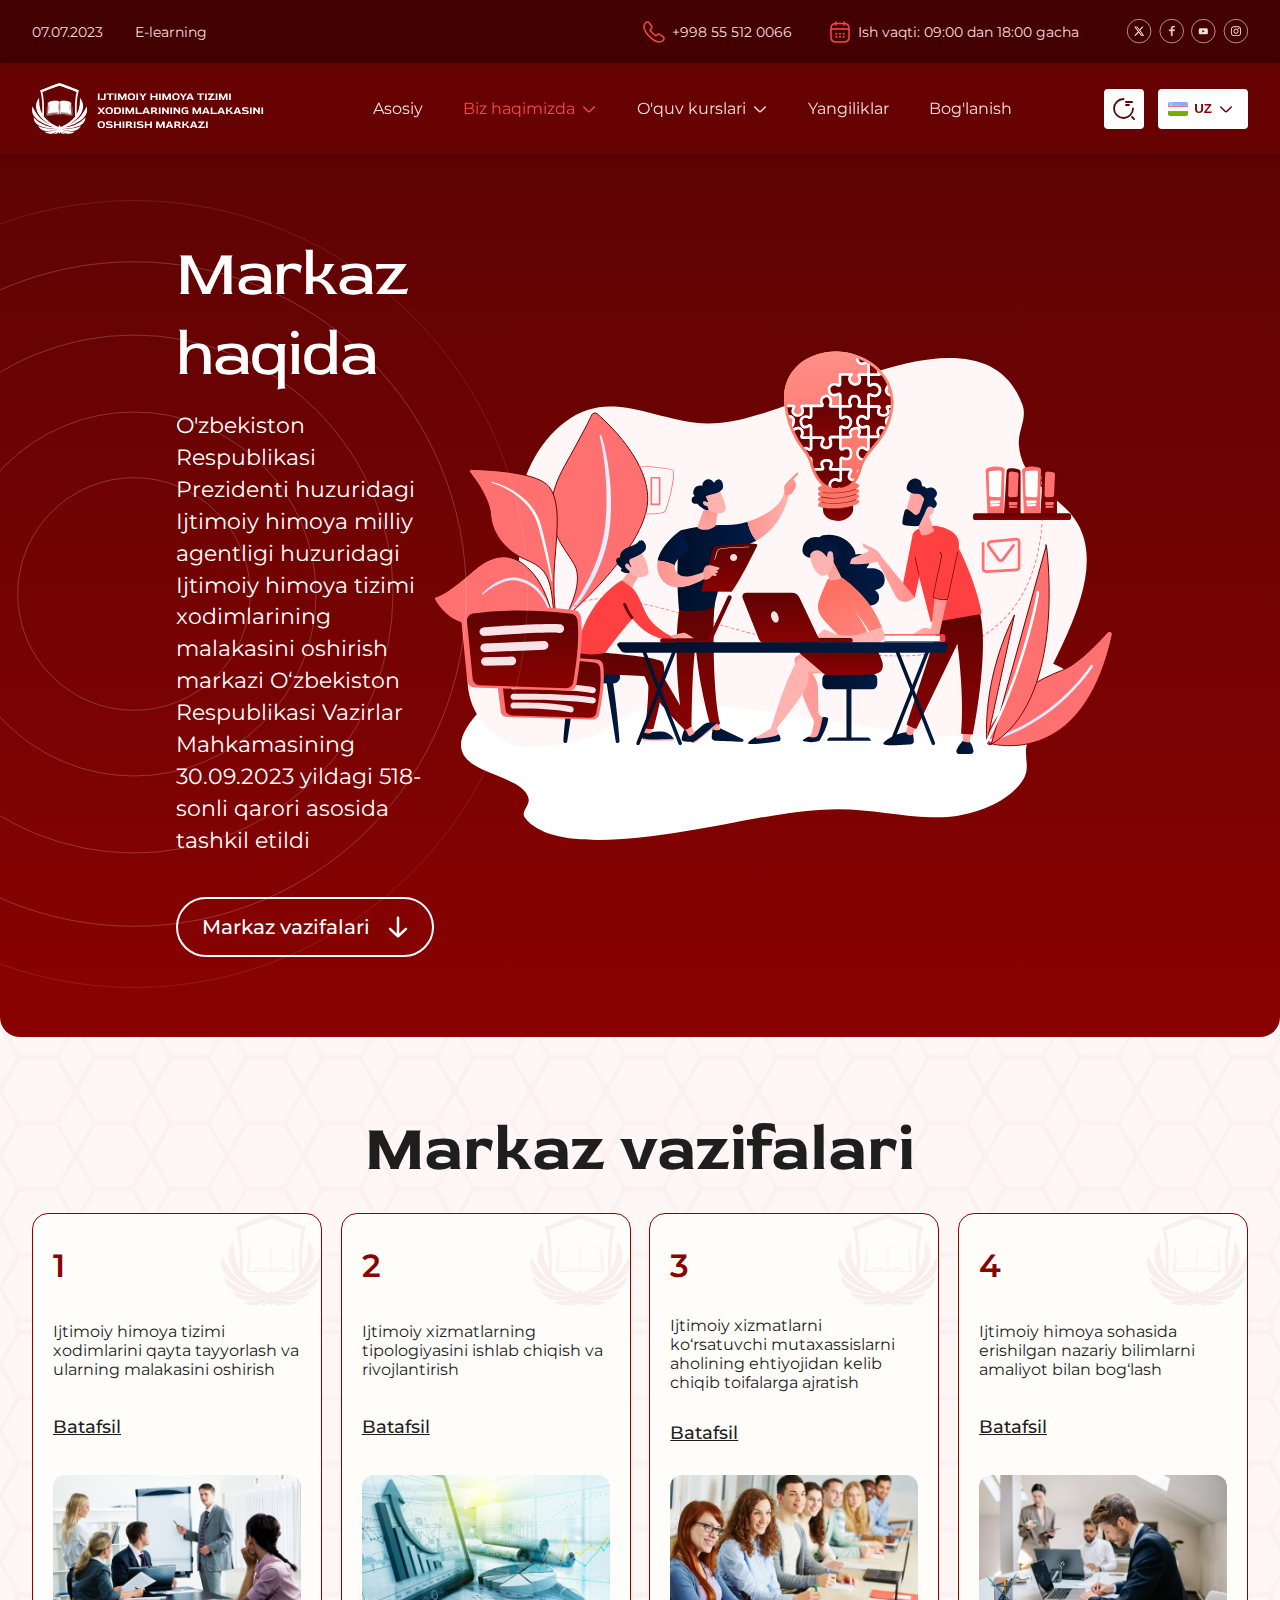
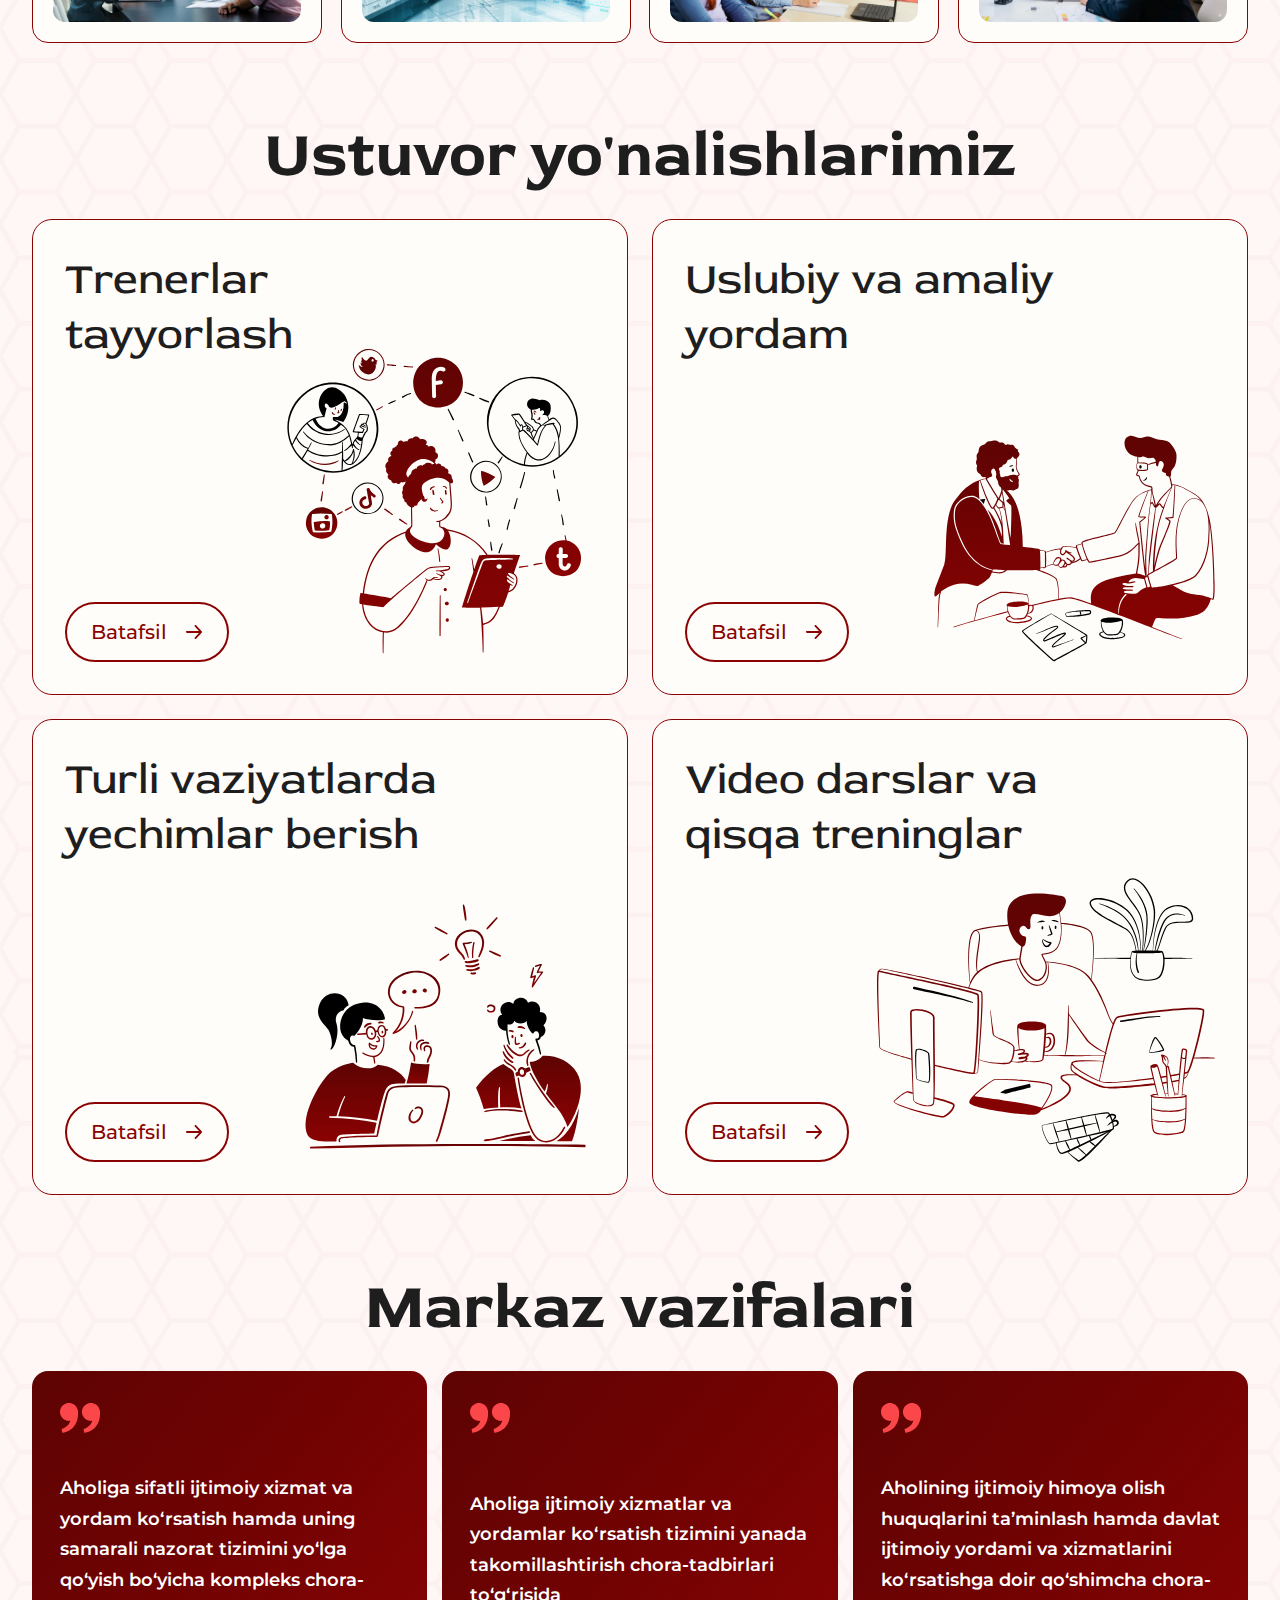
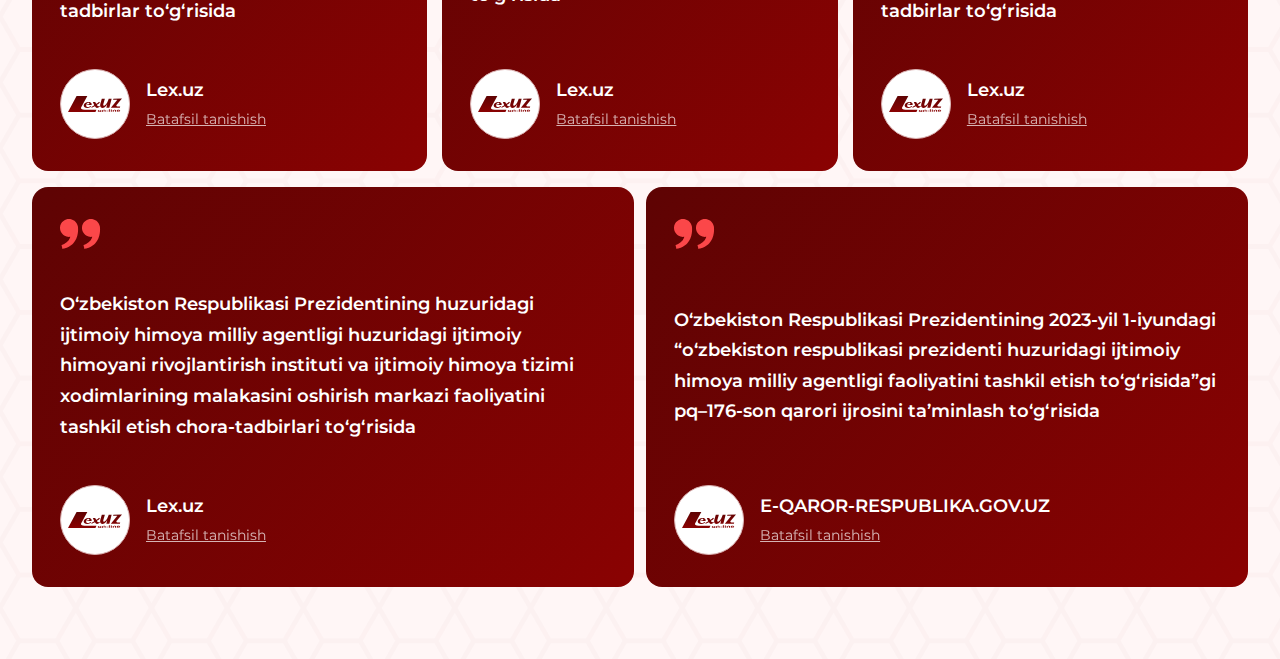
==== about.html @ 437542a2 "aboutActivity pages card transition and aboutservices transition add" ====
<!DOCTYPE html>
<html lang="en">
<head>
    <meta charset="UTF-8">
    <meta name="viewport" content="width=device-width, initial-scale=1.0">
    <title>Markaz haqida</title>
    <link rel="stylesheet" href="/styles/main.css">
</head>
<body>
    <header class="header" id="headerTOP">
        <div class="container">
          <div class="header__all">
            <div class="header__top">
              <div class="header__top-left">
                <p class="header__top__time">07.07.2023</p>
                <a href="https://e-learning.istc.uz/" target="_blank" class="header__top__elearning">E-learning</a>
              </div>
              <div class="header__top-right">
                <div class="header__top-right__contacts">
                  <a class="header__top-right__contact" href="tel:+998 55 512 0066">+998 55 512 0066</a>
                  <p class="header__top-right__calendar">Ish vaqti: 09:00 dan 18:00 gacha</p>
                </div>
                <div class="header__top-right__media">
                  <ul class="header__top__media__list">
                    <li class="header__top__media__item"><a href="#"><img src="/images/header/twitter.svg" alt="twitter"></a></li>
                    <li class="header__top__media__item"><a href="#"><img src="/images/header/facebook.svg" alt="facebook"></a></li>
                    <li class="header__top__media__item"><a href="#"><img src="/images/header/youtube.svg" alt="youtube"></a></li>
                    <li class="header__top__media__item"><a href="#"><img src="/images/header/instagram.svg" alt="instagram"></a></li>
                  </ul>
                </div>
              </div>
            </div>
          </div>
        </div>
    </header>
    <nav class="navbar">
        <div class="container">
          <div class="navbar__all">
            <a href="/" class="navbar__logo"><img src="/images/logo.svg" alt="IHMA markaz"></a>
            <ul class="navbar__list">
              <li class="navbar__item"><a href="/index.html" class="navbar__link">Asosiy</a></li>
              <li class="navbar__item">
                <a href="#" class="navbar__link navbar__down navbar__link__active navbar__link__arrow">Biz haqimizda</a>
                <ul class="navbar__item__list">
                  <li class="navbar__itemm"><a href="#" class="navbar__link">Markaz haqida</a></li>
                  <li class="navbar__itemm"><a href="#" class="navbar__link">Markaz tarixi</a></li>
                  <li class="navbar__itemm"><a href="#" class="navbar__link">Tarkibiy tuzilma</a></li>
                </ul>
              </li>
              <li class="navbar__item">
                <a href="#" class="navbar__link navbar__down">O'quv kurslari</a>
                <ul class="navbar__item__list">
                  <li class="navbar__itemm"><a href="#" class="navbar__link">Malaka oshirish kurslari</a></li>
                  <li class="navbar__itemm"><a href="#" class="navbar__link">E-learning</a></li>
                  <li class="navbar__itemm"><a href="#" class="navbar__link">O'quv qo'llanmalar</a></li>
                </ul>
              </li>
              <li class="navbar__item"><a href="#" class="navbar__link">Yangiliklar</a></li>
              <li class="navbar__item"><a href="#" class="navbar__link">Bog'lanish</a></li>
            </ul>
            <div class="navbar__btns">
              <button class="navbar__search" type="button"></button>
              <button class="navbar__flag" type="button">UZ</button>
            </div>
          </div>
        </div>
    </nav>
    <div class="nav-bg"></div>
    <section class="aboutHero">
      <div class="container">
        <div class="aboutHero__all">
          <div class="aboutHero__texts">
            <h2 class="about__bottom__title">Markaz haqida</h2>
            <p class="about__bottom__text">O'zbekiston Respublikasi Prezidenti huzuridagi Ijtimoiy himoya milliy agentligi huzuridagi Ijtimoiy himoya tizimi xodimlarining malakasini oshirish markazi O‘zbekiston Respublikasi Vazirlar Mahkamasining 30.09.2023 yildagi 518-sonli qarori asosida tashkil etildi</p>
            <!-- <a class="aboutHero__link" href="#markazvazifalari">Markaz vazifalari</a> -->
            <a href="#markazvazifalari" class="about__bottom__link about__bottom__link__rotate">Markaz vazifalari</a>
          </div>
          <div class="aboutHero__img"><img src="/images/PAGE_about_images/hero/Illustration.svg" alt="hero Illustration"></div>
        </div>
      </div>
    </section>
    <section class="aboutServices">
      <div class="container">
        <div class="aboutServices__all">
          <h2 id="markazvazifalari" class="functions__title">Markaz vazifalari</h2>
          <ul class="aboutServices__list">
            <li class="aboutServices__item">
              <h3 class="aboutServices__number">1</h3>
              <p class="aboutServices__text">Ijtimoiy himoya tizimi xodimlarini qayta tayyorlash va ularning malakasini oshirish</p>
              <a href="#" class="aboutServices__link">Batafsil</a>
              <div class="aboutServices__img"><img src="/images/PAGE_about_images/vazifalar/vazifaone.png" alt="Ijtimoiy himoya tizimi xodimlarini qayta tayyorlash va ularning malakasini oshirish"></div>
            </li>
            <li class="aboutServices__item">
              <h3 class="aboutServices__number">2</h3>
              <p class="aboutServices__text">Ijtimoiy xizmatlarning tipologiyasini ishlab chiqish va rivojlantirish</p>
              <a href="#" class="aboutServices__link">Batafsil</a>
              <div class="aboutServices__img"><img src="/images/PAGE_about_images/vazifalar/vazifatwo.png" alt="Ijtimoiy xizmatlarning tipologiyasini ishlab chiqish va rivojlantirish"></div>
            </li>
            <li class="aboutServices__item">
              <h3 class="aboutServices__number">3</h3>
              <p class="aboutServices__text">Ijtimoiy xizmatlarni ko‘rsatuvchi mutaxassislarni aholining ehtiyojidan kelib chiqib toifalarga ajratish</p>
              <a href="#" class="aboutServices__link">Batafsil</a>
              <div class="aboutServices__img"><img src="/images/PAGE_about_images/vazifalar/vazifathree.png" alt="Ijtimoiy xizmatlarni ko‘rsatuvchi mutaxassislarni aholining ehtiyojidan kelib chiqib toifalarga ajratish"></div>
            </li>
            <li class="aboutServices__item">
              <h3 class="aboutServices__number">4</h3>
              <p class="aboutServices__text">Ijtimoiy himoya sohasida erishilgan nazariy bilimlarni amaliyot bilan bog‘lash</p>
              <a href="#" class="aboutServices__link">Batafsil</a>
              <div class="aboutServices__img"><img src="/images/PAGE_about_images/vazifalar/vazifafour.png" alt="Ijtimoiy himoya sohasida erishilgan nazariy bilimlarni amaliyot bilan bog‘lash"></div>
            </li>
          </ul>
        </div>
      </div>
    </section>
    <section class="functionss">
      <div class="container">
        <div class="functions__all">
          <h2 class="functions__title">Ustuvor yo'nalishlarimiz</h2>
          <ul class="functions__list">
            <li class="functions__item">
              <div class="functions__texts">
                <h3 class="functions__item__title">Trenerlar 
                  tayyorlash</h3>
                <a href="#" class="functions__btn">Batafsil</a>
              </div>
              <div class="functions__img"><img src="/images/PAGE_about_images/ustuvor/trener tayyorlash.svg" alt="faoliyat"></div>
            </li>
            <li class="functions__item">
              <div class="functions__texts">
                <h3 class="functions__item__title">Uslubiy va
                  amaliy yordam</h3>
                <a href="#" class="functions__btn">Batafsil</a>
              </div>
              <div class="functions__img"><img src="/images/PAGE_about_images/ustuvor/uslubiy yordam.svg" alt="faoliyat"></div>
            </li>
            <li class="functions__item">
              <div class="functions__texts">
                <h3 class="functions__item__title">Turli vaziyatlarda
                  yechimlar berish</h3>
                <a href="#" class="functions__btn">Batafsil</a>
              </div>
              <div class="functions__img"><img src="/images/PAGE_about_images/ustuvor/turli vaziyat.svg" alt="faoliyat"></div>
            </li>
            <li class="functions__item">
              <div class="functions__texts">
                <h3 class="functions__item__title">Video darslar va
                  qisqa treninglar</h3>
                <a href="#" class="functions__btn">Batafsil</a>
              </div>
              <div class="functions__img"><img src="/images/PAGE_about_images/ustuvor/video dars.svg" alt="faoliyat"></div>
            </li>
          </ul>
        </div>
      </div>
    </section>
    <section class="aboutActivity">
      <div class="container">
        <div class="aboutActivity__all">
          <h2 class="functions__title">Markaz vazifalari</h2>
          <ul class="aboutActivity__list">
            <li class="aboutActivity__item">
              <div class="aboutActivity__quote"><img src="/images/PAGE_about_images/huquqiy-asoslar/Vector.svg" alt="quote"></div>
              <h4 class="aboutActivity__item__title">Aholiga sifatli ijtimoiy xizmat va yordam ko‘rsatish hamda uning samarali nazorat tizimini yo‘lga qo‘yish bo‘yicha kompleks chora-tadbirlar to‘g‘risida</h4>
              <div class="aboutActivity__item__texts">
                <span>
                  <h6 class="aboutActivity__item__title">Lex.uz</h6>
                  <a class="aboutActivity__item__link" target="_blank" href="https://lex.uz/docs/-6480342">Batafsil tanishish</a>
                </span>
              </div>
            </li>
            <li class="aboutActivity__item">
              <div class="aboutActivity__quote"><img src="/images/PAGE_about_images/huquqiy-asoslar/Vector.svg" alt="quote"></div>
              <h4 class="aboutActivity__item__title">Aholiga ijtimoiy xizmatlar va yordamlar ko‘rsatish tizimini yanada takomillashtirish chora-tadbirlari to‘g‘risida</h4>
              <div class="aboutActivity__item__texts">
                <span>
                  <h6 class="aboutActivity__item__title">Lex.uz</h6>
                  <a class="aboutActivity__item__link" target="_blank" href="https://lex.uz/uz/docs/-6624639">Batafsil tanishish</a>
                </span>
              </div>
            </li>
            <li class="aboutActivity__item">
              <div class="aboutActivity__quote"><img src="/images/PAGE_about_images/huquqiy-asoslar/Vector.svg" alt="quote"></div>
              <h4 class="aboutActivity__item__title">Aholining ijtimoiy himoya olish huquqlarini ta’minlash hamda davlat ijtimoiy yordami va xizmatlarini ko‘rsatishga doir qo‘shimcha chora-tadbirlar to‘g‘risida</h4>
              <div class="aboutActivity__item__texts">
                <span>
                  <h6 class="aboutActivity__item__title">Lex.uz</h6>
                  <a class="aboutActivity__item__link" target="_blank" href="https://lex.uz/uz/docs/-6636282">Batafsil tanishish</a>
                </span>
              </div>
            </li>
            <li class="aboutActivity__item aboutActivity__item__w50">
              <div class="aboutActivity__quote"><img src="/images/PAGE_about_images/huquqiy-asoslar/Vector.svg" alt="quote"></div>
              <h4 class="aboutActivity__item__title">O‘zbekiston Respublikasi Prezidentining huzuridagi ijtimoiy himoya milliy agentligi huzuridagi ijtimoiy himoyani rivojlantirish instituti va ijtimoiy himoya tizimi xodimlarining malakasini oshirish markazi faoliyatini tashkil etish chora-tadbirlari to‘g‘risida</h4>
              <div class="aboutActivity__item__texts">
                <span>
                  <h6 class="aboutActivity__item__title">Lex.uz</h6>
                  <a class="aboutActivity__item__link" target="_blank" href="https://lex.uz/uz/docs/-6623345">Batafsil tanishish</a>
                </span>
              </div>
            </li>
            <li class="aboutActivity__item aboutActivity__item__w50">
              <div class="aboutActivity__quote"><img src="/images/PAGE_about_images/huquqiy-asoslar/Vector.svg" alt="quote"></div>
              <h4 class="aboutActivity__item__title">O‘zbekiston Respublikasi Prezidentining 2023-yil 1-iyundagi “o‘zbekiston respublikasi prezidenti huzuridagi ijtimoiy himoya milliy agentligi faoliyatini tashkil etish to‘g‘risida”gi pq–176-son qarori ijrosini ta’minlash to‘g‘risida</h4>
              <div class="aboutActivity__item__texts">
                <span>
                  <h6 class="aboutActivity__item__title">E-QAROR-RESPUBLIKA.GOV.UZ</h6>
                  <a class="aboutActivity__item__link" target="_blank" href="https://e-qaror-respublika.gov.uz/ru/doc/2560">Batafsil tanishish</a>
                </span>
              </div>
            </li>
          </ul>
        </div>
      </div>
    </section>
</body>
</html>
---- styles/main.css ----
/* FONT-FACE */
@import url("https://fonts.googleapis.com/css2?family=Montserrat:ital,wght@0,100..900;1,100..900&family=Red+Rose:wght@300..700&display=swap");
/* VARIABLES */
:root {
  --main-bg-color: #FFF6F6;
  --main-text-color: #1E1E1E;
  --main-light-text-color: #F5DEDE;
  --main-title-color: #8A0303;
  --main-dark-blue-color: #00002C;
  --main-dark-red-color: #420000;
  --main-light-red-color: #FB4749;
  --main-gradient-color: var(linear-gradient(180deg, #5E0303 0%, #8A0202 100%));
  --main-white-color: #fff;
}

/* MIXINS */
/* GENERAL */
*,
*::before,
*::after {
  -webkit-box-sizing: border-box;
          box-sizing: border-box;
  margin: 0;
  padding: 0;
  text-decoration: none;
  list-style-type: none;
}

html {
  height: 100%;
  scroll-behavior: smooth;
}

img {
  display: block;
  height: auto;
}

body {
  max-width: 100%;
  background-color: #FFF6F6;
  background-image: url(/images/ptrn.png);
  background-size: 1440px;
  background-repeat: repeat;
  font-family: "Montserrat", sans-serif;
  overflow-x: hidden;
}

.unscrollbody {
  overflow: hidden;
}

/* VISAULLY-HIDDEN */
.visually-hidden {
  position: absolute;
  width: 1px;
  height: 1px;
  margin: -1px;
  padding: 0;
  border: none;
  overflow: hidden;
  -webkit-clip-path: rect(0 0 0 0);
          clip-path: rect(0 0 0 0);
}

/* CONTAINER */
.container {
  max-width: 1248px;
  width: 100%;
  margin: 0 auto;
  padding: 0 16px;
  overflow-x: hidden;
}

@media (min-width: 1600px) {
  .container {
    max-width: 1300px;
    width: 100%;
    margin: 0 auto;
    padding: 0 16px;
    overflow-x: hidden;
  }
}
@media (min-width: 1860px) {
  .container {
    max-width: 1600px;
    width: 100%;
    margin: 0 auto;
    padding: 0 16px;
    overflow-x: hidden;
  }
}
/* header */
.header {
  background: var(--main-dark-red-color);
}

.header__all {
  width: 100%;
  display: -webkit-box;
  display: -ms-flexbox;
  display: flex;
  -webkit-box-orient: vertical;
  -webkit-box-direction: normal;
      -ms-flex-direction: column;
          flex-direction: column;
}

.header__top {
  width: 100%;
  padding: 19px 0;
  display: -webkit-box;
  display: -ms-flexbox;
  display: flex;
  -webkit-box-pack: justify;
      -ms-flex-pack: justify;
          justify-content: space-between;
  -webkit-box-align: center;
      -ms-flex-align: center;
          align-items: center;
}

.header__top-left {
  display: -webkit-box;
  display: -ms-flexbox;
  display: flex;
  gap: 32px;
}

.header__top__time {
  color: var(--main-light-text-color);
  font-size: 14px;
  font-weight: 400;
}

.header__top__elearning {
  color: var(--main-light-text-color);
  font-size: 14px;
  font-weight: 400;
}

.header__top-right {
  display: -webkit-box;
  display: -ms-flexbox;
  display: flex;
  gap: 48px;
}

.header__top-right__contacts {
  display: -webkit-box;
  display: -ms-flexbox;
  display: flex;
  gap: 36px;
}

.header__top-right__contact {
  display: -webkit-box;
  display: -ms-flexbox;
  display: flex;
  -webkit-box-align: center;
      -ms-flex-align: center;
          align-items: center;
  color: var(--main-light-text-color);
  font-size: 14px;
  font-weight: 400;
}

.header__top-right__contact::before {
  content: "";
  width: 24px;
  height: 24px;
  display: block;
  background-image: url(/images/header/call.svg);
  margin-right: 6px;
}

.header__top-right__calendar {
  display: -webkit-box;
  display: -ms-flexbox;
  display: flex;
  -webkit-box-align: center;
      -ms-flex-align: center;
          align-items: center;
  color: var(--main-light-text-color);
  font-size: 14px;
  font-weight: 400;
}

.header__top-right__calendar::before {
  content: "";
  width: 24px;
  height: 24px;
  display: block;
  background-image: url(/images/header/calendar.svg);
  margin-right: 6px;
}

.header__top__media__list {
  display: -webkit-box;
  display: -ms-flexbox;
  display: flex;
  gap: 7px;
}

.navbar {
  z-index: 999;
  width: 100%;
  position: sticky;
  top: -2px;
  display: -webkit-box;
  display: -ms-flexbox;
  display: flex;
  -webkit-box-pack: justify;
      -ms-flex-pack: justify;
          justify-content: space-between;
  padding: 20px 0;
  background: rgba(94, 3, 3, 0.8);
  -webkit-box-shadow: 0px 5px 10px 0px rgba(66, 0, 0, 0.35);
          box-shadow: 0px 5px 10px 0px rgba(66, 0, 0, 0.35);
  -webkit-backdrop-filter: blur(6px);
          backdrop-filter: blur(6px);
}

.nav-bg {
  top: 63px;
  position: absolute;
  width: 100%;
  height: 91px;
  background-color: var(--main-title-color);
}

.navbar__all {
  display: -webkit-box;
  display: -ms-flexbox;
  display: flex;
  -webkit-box-pack: justify;
      -ms-flex-pack: justify;
          justify-content: space-between;
  -webkit-box-align: center;
      -ms-flex-align: center;
          align-items: center;
}

.navbar__logo {
  display: inline-block;
}

.navbar__list {
  display: -webkit-box;
  display: -ms-flexbox;
  display: flex;
  -webkit-box-orient: horizontal;
  -webkit-box-direction: normal;
      -ms-flex-direction: row;
          flex-direction: row;
  gap: 40px;
}

.navbar__item__list {
  -webkit-box-orient: vertical;
  -webkit-box-direction: normal;
      -ms-flex-direction: column;
          flex-direction: column;
  display: none;
}

.navbar__link {
  color: var(--main-light-text-color);
  font-size: 16px;
  font-weight: 400;
}

.navbar__link__active {
  color: var(--main-light-red-color);
}

.navbar__down {
  display: -webkit-box;
  display: -ms-flexbox;
  display: flex;
  -webkit-box-align: center;
      -ms-flex-align: center;
          align-items: center;
}

.navbar__down::after {
  content: "";
  display: block;
  margin-left: 6px;
  width: 16px;
  height: 16px;
  background-image: url(/images/header/arrow-downn.svg);
}

.navbar__link__arrow::after {
  content: "";
  display: block;
  margin-left: 6px;
  width: 16px;
  height: 16px;
  background-image: url(/images/header/arrow-down-active.svg);
}

.navbar__btns {
  display: -webkit-box;
  display: -ms-flexbox;
  display: flex;
  gap: 14px;
}

.navbar__search {
  padding: 20px;
  background-color: var(--main-white-color);
  border: none;
  background-image: url(/images/header/search-status.svg);
  background-size: 24px 24px;
  background-position: center;
  background-repeat: no-repeat;
  border-radius: 4px;
}

.navbar__flag {
  display: -webkit-box;
  display: -ms-flexbox;
  display: flex;
  -webkit-box-pack: center;
      -ms-flex-pack: center;
          justify-content: center;
  -webkit-box-align: center;
      -ms-flex-align: center;
          align-items: center;
  color: var(--main-title-color);
  font-weight: 600;
  padding: 10px;
  background-color: var(--main-white-color);
  border: none;
  border-radius: 4px;
}

.navbar__flag::before {
  content: "";
  width: 20px;
  height: 14px;
  display: block;
  background-image: url(/images/header/uzbekistan\ \(1\)\ 1.png);
  background-repeat: no-repeat;
  margin-right: 6px;
}

.navbar__flag::after {
  content: "";
  width: 20px;
  height: 16px;
  display: block;
  background-image: url(/images/header/arrow-down.svg);
  background-repeat: no-repeat;
  margin-left: 6px;
}

/* HERO */
.hero {
  padding: 64px 0 130px 0;
}

.hero__all {
  width: 100%;
  display: -webkit-box;
  display: -ms-flexbox;
  display: flex;
  -webkit-box-pack: justify;
      -ms-flex-pack: justify;
          justify-content: space-between;
  -webkit-box-align: center;
      -ms-flex-align: center;
          align-items: center;
}

.hero__texts {
  position: relative;
}

.hero__title {
  width: 582px;
  color: var(--main-title-color);
  font-family: "Red Rose";
  font-size: 64px;
  font-weight: 400;
  letter-spacing: -1.28px;
}

.title__down__bottom {
  content: "";
  position: absolute;
  width: 46px;
  height: 46px;
  left: 270px;
  bottom: 20px;
  background-image: url(/images/hero/down.svg);
  background-size: cover;
  -webkit-transition: all 0.3s ease-in-out;
  transition: all 0.3s ease-in-out;
}

.title__down__bottom:hover {
  -webkit-transform: rotate(360deg) scale(1.1);
          transform: rotate(360deg) scale(1.1);
}

.hero__bg img {
  background-position: center;
  background-size: cover;
  background-repeat: no-repeat;
}

@media (min-width: 1860px) {
  .hero__title {
    width: 700px;
    font-size: 72px;
  }
  .hero__bg {
    width: 48%;
  }
  .hero__bg img {
    width: 100%;
  }
  .title__down__bottom {
    width: 56px;
    height: 56px;
    left: 320px;
  }
}
/* aboooooooout */
.about {
  position: relative;
  padding: 205px 0 120px 0;
  border-radius: 0px;
  background: var(--red, linear-gradient(180deg, #5E0303 0%, #8A0202 100%));
}

.about::after {
  content: "";
  z-index: 0;
  width: 788px;
  height: 788px;
  position: absolute;
  background-image: url(/images/about/Pattern\ 1.svg);
  background-size: cover;
  background-repeat: no-repeat;
  top: calc(50% - 320px);
  left: calc(50% - 900px);
}

.about__all {
  width: 100%;
  display: -webkit-box;
  display: -ms-flexbox;
  display: flex;
  -webkit-box-orient: vertical;
  -webkit-box-direction: normal;
      -ms-flex-direction: column;
          flex-direction: column;
}

.about__top {
  z-index: 8;
  max-width: 1248px;
  width: 80%;
  display: -webkit-box;
  display: -ms-flexbox;
  display: flex;
  position: absolute;
  top: -65px;
  left: 50%;
  -webkit-transform: translateX(-50%);
          transform: translateX(-50%);
  padding: 50px 64px;
  border-radius: 20px;
  border: 5px solid #FFF;
  background: var(--red, linear-gradient(180deg, #5E0303 0%, #8A0202 100%));
}

.about__list {
  width: 100%;
  display: -webkit-box;
  display: -ms-flexbox;
  display: flex;
  -webkit-box-pack: justify;
      -ms-flex-pack: justify;
          justify-content: space-between;
}

.about__item {
  display: -webkit-box;
  display: -ms-flexbox;
  display: flex;
  -webkit-box-align: center;
      -ms-flex-align: center;
          align-items: center;
  -webkit-box-pack: center;
      -ms-flex-pack: center;
          justify-content: center;
  color: var(--main-light-text-color);
  font-size: 20px;
  font-weight: 600;
  line-height: 140%;
}

.about__item::before {
  content: "";
  display: block;
  width: 76px;
  height: 76px;
  padding: 20px 36px;
  background-image: url(/images/about/malaka.svg);
  background-size: 50px 50px;
  background-position: center;
  background-repeat: no-repeat;
  border-radius: 16px;
  border: 2px solid #F5DEDE;
  background-color: rgba(255, 255, 255, 0.15);
  -webkit-backdrop-filter: blur(5px);
          backdrop-filter: blur(5px);
  margin-right: 16px;
}

.about__item__two::before {
  background-image: url(/images/about/kengqamrov.svg);
}

.about__item__three::before {
  background-image: url(/images/about/amaliyot.svg);
}

.about__bottom {
  width: 100%;
  z-index: 10;
  display: -webkit-box;
  display: -ms-flexbox;
  display: flex;
  -webkit-box-pack: justify;
      -ms-flex-pack: justify;
          justify-content: space-between;
  -webkit-box-align: center;
      -ms-flex-align: center;
          align-items: center;
}

.about__bottom__texts {
  width: 45%;
}

.about__bottom__title {
  color: var(--main-white-color);
  font-family: "Red Rose";
  font-size: 64px;
  font-weight: 400;
  letter-spacing: -1.28px;
  margin-bottom: 16px;
}

.about__bottom__text {
  color: var(--main-white-color);
  font-size: 22px;
  font-weight: 400;
  line-height: 145.455%;
  margin-bottom: 40px;
}

.about__bottom__link {
  display: -webkit-inline-box;
  display: -ms-inline-flexbox;
  display: inline-flex;
  width: -webkit-max-content;
  width: -moz-max-content;
  width: max-content;
  color: var(--main-white-color);
  font-size: 20px;
  font-weight: 500;
  line-height: 100%;
  border-radius: 1920px;
  border: 2px solid #FFF;
  background: rgba(255, 255, 255, 0);
  padding: 18px 24px;
  -webkit-transition: all 0.1s ease-in-out;
  transition: all 0.1s ease-in-out;
}

.about__bottom__link::after {
  content: "";
  display: block;
  width: 20px;
  height: 20px;
  background-image: url(/images/about/arrow.svg);
  background-size: 16px 16px;
  background-repeat: no-repeat;
  background-position: center;
  margin-left: 18px;
  -webkit-transition: all 0.1s ease-in-out;
  transition: all 0.1s ease-in-out;
}

.about__bottom__link:hover {
  border-color: var(--main-white-color);
}

.about__bottom__link:hover::after {
  -webkit-transform: rotate(-30deg) scale(1.4);
          transform: rotate(-30deg) scale(1.4);
}

.about__bottom__link__rotate::after {
  -webkit-transform: rotate(90deg) scale(1.4);
          transform: rotate(90deg) scale(1.4);
}

.about__bottom__link__rotate:hover::after {
  -webkit-transform: rotate(90deg) scale(1.6);
          transform: rotate(90deg) scale(1.6);
}

.about__bottom__img {
  width: 49%;
  border-radius: 16px;
  border: 5px solid #FFF;
  overflow: hidden;
}

.about__bottom__img img {
  width: 100%;
  background-position: center;
  background-size: cover;
  background-repeat: no-repeat;
}

@media (min-width: 1600px) {
  .about__top {
    width: 100%;
    max-width: 1300px;
  }
}
@media (min-width: 1860px) {
  .about__top {
    width: 100%;
    max-width: 1600px;
  }
}
/* functions */
.functions {
  padding: 72px 0 42px 0;
}

.functionss {
  padding: 42px 0 42px;
}

.functions__all {
  display: -webkit-box;
  display: -ms-flexbox;
  display: flex;
  -webkit-box-orient: vertical;
  -webkit-box-direction: normal;
      -ms-flex-direction: column;
          flex-direction: column;
  gap: 24px;
}

.functions__title {
  color: var(--main-text-color);
  text-align: center;
  font-family: "Red Rose";
  font-size: 64px;
  font-weight: 700;
}

.functions__list {
  display: -webkit-box;
  display: -ms-flexbox;
  display: flex;
  -webkit-box-pack: center;
      -ms-flex-pack: center;
          justify-content: center;
  width: 100%;
  -ms-flex-wrap: wrap;
      flex-wrap: wrap;
  gap: 24px;
  margin-bottom: 30px;
  -ms-flex-negative: 0;
      flex-shrink: 0;
}

.functions__item {
  position: relative;
  display: -webkit-box;
  display: -ms-flexbox;
  display: flex;
  width: 49%;
  min-width: 595px;
  -webkit-box-pack: justify;
      -ms-flex-pack: justify;
          justify-content: space-between;
  padding: 32px;
  border-radius: 20px;
  border: 1px solid #8A0303;
  background: #FFFDFA;
  -webkit-transition: all 0.2s ease-in-out;
  transition: all 0.2s ease-in-out;
  -ms-flex-negative: 0;
      flex-shrink: 0;
}

.functions__item:hover {
  -webkit-box-shadow: -8px 39px 11px 0px rgba(138, 2, 2, 0), -5px 25px 10px 0px rgba(138, 2, 2, 0.01), -3px 14px 9px 0px rgba(138, 2, 2, 0.03), -1px 6px 6px 0px rgba(138, 2, 2, 0.03), 0px 2px 4px 0px rgba(138, 2, 2, 0.05);
          box-shadow: -8px 39px 11px 0px rgba(138, 2, 2, 0), -5px 25px 10px 0px rgba(138, 2, 2, 0.01), -3px 14px 9px 0px rgba(138, 2, 2, 0.03), -1px 6px 6px 0px rgba(138, 2, 2, 0.03), 0px 2px 4px 0px rgba(138, 2, 2, 0.05);
}

.functions__item img {
  -webkit-transition: all 0.2s ease-in-out;
  transition: all 0.2s ease-in-out;
}

.functions__item:hover img {
  -webkit-transform: scale(1.04);
          transform: scale(1.04);
}

.functions__texts {
  display: -webkit-box;
  display: -ms-flexbox;
  display: flex;
  -webkit-box-orient: vertical;
  -webkit-box-direction: normal;
      -ms-flex-direction: column;
          flex-direction: column;
  -webkit-box-pack: justify;
      -ms-flex-pack: justify;
          justify-content: space-between;
  gap: 240px;
}

.functions__item__title {
  width: 90%;
  color: var(--main-text-color);
  font-family: "Red Rose";
  font-size: 44px;
  font-weight: 400;
}

.functions__img {
  position: absolute;
  bottom: 32px;
  right: 32px;
}

.functions__btn {
  display: -webkit-inline-box;
  display: -ms-inline-flexbox;
  display: inline-flex;
  -webkit-box-align: center;
      -ms-flex-align: center;
          align-items: center;
  max-width: 164px;
  color: var(--main-title-color);
  font-size: 20px;
  font-weight: 500;
  line-height: 100%;
  border-radius: 1920px;
  border: 2px solid #8A0202;
  background: rgba(255, 255, 255, 0);
  padding: 18px 24px;
  -webkit-transition: all 0.1s ease-in-out;
  transition: all 0.1s ease-in-out;
}

.functions__btn::after {
  content: "";
  display: block;
  width: 20px;
  height: 20px;
  font-weight: 500;
  background-image: url(/images/functions/arrow.svg);
  background-size: 16px 16px;
  background-repeat: no-repeat;
  background-position: center;
  margin-left: 18px;
  -webkit-transition: all 0.1s ease-in-out;
  transition: all 0.1s ease-in-out;
}

.functions__btn:hover::after {
  -webkit-transform: rotate(-30deg) scale(1.4);
          transform: rotate(-30deg) scale(1.4);
}

/*team our*/
.team {
  padding-bottom: 72px;
}

.team__all {
  display: -webkit-box;
  display: -ms-flexbox;
  display: flex;
  -webkit-box-orient: vertical;
  -webkit-box-direction: normal;
      -ms-flex-direction: column;
          flex-direction: column;
  gap: 24px;
}

.team__list {
  width: 100%;
  display: -webkit-box;
  display: -ms-flexbox;
  display: flex;
  -webkit-box-pack: justify;
      -ms-flex-pack: justify;
          justify-content: space-between;
}

.team__item {
  overflow: hidden;
  position: relative;
  max-width: 48%;
  min-width: 600px;
  display: -webkit-box;
  display: -ms-flexbox;
  display: flex;
  -webkit-box-pack: justify;
      -ms-flex-pack: justify;
          justify-content: space-between;
  padding: 40px 0 0 40px;
  border-radius: 20px;
  background: #FF4040;
  -webkit-box-shadow: -4px 4px 32px 0px rgba(0, 0, 0, 0.08);
          box-shadow: -4px 4px 32px 0px rgba(0, 0, 0, 0.08);
}

.team__item:hover .team__imgs img {
  -webkit-transform: scale(1.04);
          transform: scale(1.04);
}

.team__texts {
  z-index: 12;
  display: -webkit-box;
  display: -ms-flexbox;
  display: flex;
  -webkit-box-orient: vertical;
  -webkit-box-direction: normal;
      -ms-flex-direction: column;
          flex-direction: column;
}

.team__bg {
  position: absolute;
  width: 100%;
  height: 85%;
  background-color: var(--main-dark-blue-color);
  left: 0;
  top: 0;
  z-index: 1;
  border-radius: 0 0 32px 32px;
}

.team__name {
  color: #FF4040;
  font-family: "Red Rose";
  font-size: 36px;
  font-weight: 400;
  line-height: 120%;
  letter-spacing: -1.44px;
  margin-bottom: 22px;
}

.team__info {
  color: var(--main-white-color);
  font-size: 16px;
  font-weight: 400;
  line-height: 120%;
  letter-spacing: -0.48px;
  margin-bottom: 38px;
}

.teammedia__list {
  display: -webkit-box;
  display: -ms-flexbox;
  display: flex;
  gap: 12px;
  margin-bottom: 80px;
}

.teammedia__item:hover img {
  -webkit-transform: scale(1.2);
          transform: scale(1.2);
}

.team__imgs {
  z-index: 17;
}

.team__imgs img {
  height: 370px;
}

.team__texts__none {
  display: none;
}

.team__item__none {
  overflow: hidden;
  position: relative;
  max-width: 24%;
  min-width: 296px;
  display: -webkit-box;
  display: -ms-flexbox;
  display: flex;
  -webkit-box-pack: end;
      -ms-flex-pack: end;
          justify-content: flex-end;
  padding: 40px 0 0 40px;
  border-radius: 20px;
  background: #FF4040;
  -webkit-box-shadow: -4px 4px 32px 0px rgba(0, 0, 0, 0.08);
          box-shadow: -4px 4px 32px 0px rgba(0, 0, 0, 0.08);
}

.team__item__none .team__bg {
  height: 100%;
  border-radius: 0;
}

@media (min-width: 1600px) {
  .team__item {
    width: 740px;
  }
}
@media (min-width: 1860px) {
  .team__item {
    width: 740px;
  }
}
/***newsssssssssssssss*/
.news {
  padding-bottom: 42px;
}

.news__all {
  width: 100%;
  display: -webkit-box;
  display: -ms-flexbox;
  display: flex;
  -webkit-box-orient: vertical;
  -webkit-box-direction: normal;
      -ms-flex-direction: column;
          flex-direction: column;
  gap: 24px;
}

.news__list {
  width: 100%;
  display: -webkit-box;
  display: -ms-flexbox;
  display: flex;
  -webkit-box-pack: justify;
      -ms-flex-pack: justify;
          justify-content: space-between;
  margin-bottom: 30px;
}

.news__item {
  width: 32.5%;
  display: -webkit-box;
  display: -ms-flexbox;
  display: flex;
  -webkit-box-orient: vertical;
  -webkit-box-direction: normal;
      -ms-flex-direction: column;
          flex-direction: column;
  padding: 16px;
  border-radius: 20px;
  border: 1px solid #8A0202;
  background: #FFF;
}

.news__item:hover {
  -webkit-box-shadow: -8px 39px 11px 0px rgba(138, 2, 2, 0), -5px 25px 10px 0px rgba(138, 2, 2, 0.01), -3px 14px 9px 0px rgba(138, 2, 2, 0.03), -1px 6px 6px 0px rgba(138, 2, 2, 0.03), 0px 2px 4px 0px rgba(138, 2, 2, 0.05);
          box-shadow: -8px 39px 11px 0px rgba(138, 2, 2, 0), -5px 25px 10px 0px rgba(138, 2, 2, 0.01), -3px 14px 9px 0px rgba(138, 2, 2, 0.03), -1px 6px 6px 0px rgba(138, 2, 2, 0.03), 0px 2px 4px 0px rgba(138, 2, 2, 0.05);
}

.news__img {
  width: 100%;
  display: -webkit-box;
  display: -ms-flexbox;
  display: flex;
  position: relative;
  overflow: hidden;
  -webkit-box-pack: center;
      -ms-flex-pack: center;
          justify-content: center;
  -webkit-box-align: center;
      -ms-flex-align: center;
          align-items: center;
  border-radius: 16px 16px 0px 0px;
}

.news__img .news__img__bgimg {
  width: 100%;
  background-size: cover;
  background-position: center;
  background-repeat: no-repeat;
}

.news__img span {
  position: absolute;
  width: 100%;
  height: 100%;
  opacity: 0.8;
  background: linear-gradient(109deg, #5E0303 0%, #8A0202 100%);
  top: -300px;
  -webkit-transition: all 0.4s ease-in-out;
  transition: all 0.4s ease-in-out;
}

.news__item:hover .news__img span {
  top: 0;
}

.news__img__logo {
  position: absolute;
  top: -300px;
  -webkit-transition: all 0.4s ease-in-out;
  transition: all 0.4s ease-in-out;
}

.news__item:hover .news__img__logo {
  top: 50%;
  -webkit-transform: translateY(-50%);
          transform: translateY(-50%);
}

.news__hashtag {
  width: -webkit-max-content;
  width: -moz-max-content;
  width: max-content;
  margin: 16px 0 12px;
  color: var(--main-text-color);
  font-size: 14px;
  font-weight: 400;
  padding: 8px 12px;
  border-radius: 16px;
  background: #F5DEDE;
}

.news__title {
  overflow: hidden;
  color: var(--main-text-color);
  text-overflow: ellipsis;
  white-space: nowrap;
  font-size: 20px;
  font-weight: 500;
  margin-bottom: 12px;
  line-height: 150%;
}

.news__learnmore {
  color: var(--main-text-color);
  font-size: 16px;
  font-weight: 400;
  text-decoration-line: underline;
  margin-bottom: 24px;
}

.news__profile {
  display: -webkit-box;
  display: -ms-flexbox;
  display: flex;
  -webkit-box-align: center;
      -ms-flex-align: center;
          align-items: center;
  gap: 16px;
}

.news__profile__texts {
  display: -webkit-box;
  display: -ms-flexbox;
  display: flex;
  -webkit-box-orient: vertical;
  -webkit-box-direction: normal;
      -ms-flex-direction: column;
          flex-direction: column;
}

.news__profile__texts h5 {
  color: var(--main-text-color);
  font-size: 16px;
  font-weight: 600;
  line-height: 150%;
}

.news__profile__texts p {
  color: #697586;
  font-size: 16px;
  font-weight: 500;
  line-height: 150%;
}

.e_learning {
  padding: 100px 0;
  background: linear-gradient(97deg, #5E0303 0%, #8A0202 100%);
}

.e_learning__all {
  display: -webkit-box;
  display: -ms-flexbox;
  display: flex;
  -webkit-box-pack: justify;
      -ms-flex-pack: justify;
          justify-content: space-between;
  -webkit-box-align: center;
      -ms-flex-align: center;
          align-items: center;
}

.e_learning__texts {
  display: -webkit-box;
  display: -ms-flexbox;
  display: flex;
  -webkit-box-orient: vertical;
  -webkit-box-direction: normal;
      -ms-flex-direction: column;
          flex-direction: column;
}

.e_learning__text {
  display: -webkit-box;
  display: -ms-flexbox;
  display: flex;
  -webkit-box-orient: vertical;
  -webkit-box-direction: normal;
      -ms-flex-direction: column;
          flex-direction: column;
  gap: 12px;
}

.e_learning__text h3 {
  color: var(--main-white-color);
  font-family: "Red Rose";
  font-size: 56px;
  font-weight: 700;
  line-height: 119.643%;
}

.e_learning__text p {
  color: var(--main-white-color);
  font-size: 18px;
  font-weight: 400;
  line-height: 150%;
  margin-bottom: 48px;
}

.e_learning__info {
  display: -webkit-box;
  display: -ms-flexbox;
  display: flex;
  -webkit-box-pack: justify;
      -ms-flex-pack: justify;
          justify-content: space-between;
}

.e__info__one {
  display: -webkit-box;
  display: -ms-flexbox;
  display: flex;
  -webkit-box-orient: vertical;
  -webkit-box-direction: normal;
      -ms-flex-direction: column;
          flex-direction: column;
  gap: 12px;
}

.e__info__img {
  width: -webkit-max-content;
  width: -moz-max-content;
  width: max-content;
  display: -webkit-box;
  display: -ms-flexbox;
  display: flex;
  -webkit-box-pack: center;
      -ms-flex-pack: center;
          justify-content: center;
  -webkit-box-align: center;
      -ms-flex-align: center;
          align-items: center;
  padding: 16px;
  border-radius: 8px;
  background: #FFF;
  margin-bottom: 6px;
}

.e__info__img img {
  -webkit-transform: scale(1.4);
          transform: scale(1.4);
}

.e__info__title {
  color: var(--main-white-color);
  font-size: 20px;
  font-weight: 600;
}

.e__info__text {
  width: 80%;
  color: var(--main-white-color);
  font-size: 16px;
  font-weight: 400;
  opacity: 0.9;
}

.e_learning__img img {
  width: 700px;
}

/*info use*/
.infouse {
  width: 100%;
  position: relative;
  padding: 72px 0;
}

.infouse__all {
  display: -webkit-box;
  display: -ms-flexbox;
  display: flex;
  -webkit-box-pack: center;
      -ms-flex-pack: center;
          justify-content: center;
  -webkit-box-align: center;
      -ms-flex-align: center;
          align-items: center;
}

.info__card {
  position: relative;
  width: 100%;
  min-height: 800px;
  overflow: hidden;
  display: -webkit-box;
  display: -ms-flexbox;
  display: flex;
  -webkit-box-pack: center;
      -ms-flex-pack: center;
          justify-content: center;
  -webkit-box-align: center;
      -ms-flex-align: center;
          align-items: center;
  z-index: 6;
}

.infocard__one {
  z-index: -5;
  position: absolute;
  width: 633.59px;
  height: 416.39px;
  -ms-flex-negative: 0;
      flex-shrink: 0;
  border-radius: 24px;
  border: 1px solid #E1E9F0;
  background: #FFF;
}

.infocard__two {
  z-index: -4;
  position: absolute;
  width: 587.52px;
  height: 555.19px;
  -ms-flex-negative: 0;
      flex-shrink: 0;
  border-radius: 24px;
  border: 1px solid #E1E9F0;
  background: #FFF;
}

.infocard__bg {
  z-index: -10;
  display: -webkit-box;
  display: -ms-flexbox;
  display: flex;
  width: 1210px;
  height: 874px;
  position: absolute;
  background-image: url(/images/info-use/formbg.svg);
  background-size: cover;
  background-repeat: no-repeat;
  background-position: center;
}

.info__forms {
  width: 542px;
  display: -webkit-box;
  display: -ms-flexbox;
  display: flex;
  -webkit-box-orient: vertical;
  -webkit-box-direction: normal;
      -ms-flex-direction: column;
          flex-direction: column;
  -webkit-box-pack: center;
      -ms-flex-pack: center;
          justify-content: center;
  -webkit-box-align: center;
      -ms-flex-align: center;
          align-items: center;
  padding: 40px 48px;
  border-radius: 24px;
  border: 1px solid #E1E9F0;
  background: #FFF;
}

.info__forms__texts {
  display: -webkit-box;
  display: -ms-flexbox;
  display: flex;
  -webkit-box-orient: vertical;
  -webkit-box-direction: normal;
      -ms-flex-direction: column;
          flex-direction: column;
  -webkit-box-pack: center;
      -ms-flex-pack: center;
          justify-content: center;
  -webkit-box-align: center;
      -ms-flex-align: center;
          align-items: center;
}

.info__forms__title {
  color: var(--main-text-color);
  text-align: center;
  font-size: 24px;
  font-weight: 600;
  line-height: 133.333%;
  letter-spacing: -0.5px;
  margin-top: 16px;
  margin-bottom: 8px;
}

.info__forms__text {
  width: 429px;
  color: var(--main-text-color);
  text-align: center;
  font-size: 15px;
  font-weight: 400;
  line-height: 150%;
  letter-spacing: -0.5px;
  margin-bottom: 24px;
}

.formdiv {
  width: 100%;
}

.info__forms__inputs {
  width: 100%;
  display: -webkit-box;
  display: -ms-flexbox;
  display: flex;
  -webkit-box-orient: vertical;
  -webkit-box-direction: normal;
      -ms-flex-direction: column;
          flex-direction: column;
  gap: 20px;
}

.form__email {
  display: -webkit-box;
  display: -ms-flexbox;
  display: flex;
  -webkit-box-orient: vertical;
  -webkit-box-direction: normal;
      -ms-flex-direction: column;
          flex-direction: column;
  gap: 6px;
}

.form__email label {
  color: var(--main-text-color);
  font-size: 16px;
  font-weight: 500;
  line-height: 150%;
  letter-spacing: -0.5px;
}

.form__email input {
  display: -webkit-box;
  display: -ms-flexbox;
  display: flex;
  padding: 12px 14px;
  border-radius: 10px;
  border: 1px solid #E1E9F0;
  background: #FFF;
}

.form__email textarea {
  -webkit-appearance: none;
     -moz-appearance: none;
          appearance: none;
  display: -webkit-box;
  display: -ms-flexbox;
  display: flex;
  padding: 12px 14px;
  border-radius: 10px;
  border: 1px solid #E1E9F0;
  background: #FFF;
  min-width: 445px;
  max-width: 445px;
  min-height: 175px;
}

.form__email input::-webkit-input-placeholder {
  color: #9BADBC;
  font-size: 16px;
  font-weight: 400;
  letter-spacing: -0.5px;
}

.form__email input::-moz-placeholder {
  color: #9BADBC;
  font-size: 16px;
  font-weight: 400;
  letter-spacing: -0.5px;
}

.form__email input:-ms-input-placeholder {
  color: #9BADBC;
  font-size: 16px;
  font-weight: 400;
  letter-spacing: -0.5px;
}

.form__email input::-ms-input-placeholder {
  color: #9BADBC;
  font-size: 16px;
  font-weight: 400;
  letter-spacing: -0.5px;
}

.form__email input::placeholder {
  color: #9BADBC;
  font-size: 16px;
  font-weight: 400;
  letter-spacing: -0.5px;
}

.form__email textarea::-webkit-input-placeholder {
  font-family: "Montserrat", sans-serif;
  color: #9BADBC;
  font-size: 16px;
  font-weight: 400;
  letter-spacing: -0.5px;
}

.form__email textarea::-moz-placeholder {
  font-family: "Montserrat", sans-serif;
  color: #9BADBC;
  font-size: 16px;
  font-weight: 400;
  letter-spacing: -0.5px;
}

.form__email textarea:-ms-input-placeholder {
  font-family: "Montserrat", sans-serif;
  color: #9BADBC;
  font-size: 16px;
  font-weight: 400;
  letter-spacing: -0.5px;
}

.form__email textarea::-ms-input-placeholder {
  font-family: "Montserrat", sans-serif;
  color: #9BADBC;
  font-size: 16px;
  font-weight: 400;
  letter-spacing: -0.5px;
}

.form__email textarea::placeholder {
  font-family: "Montserrat", sans-serif;
  color: #9BADBC;
  font-size: 16px;
  font-weight: 400;
  letter-spacing: -0.5px;
}

.form__btn {
  width: 100%;
  display: -webkit-box;
  display: -ms-flexbox;
  display: flex;
  margin-top: 4px;
}

.form__btn button {
  width: 100%;
  display: -webkit-box;
  display: -ms-flexbox;
  display: flex;
  padding: 12px 16px;
  -webkit-box-pack: center;
      -ms-flex-pack: center;
          justify-content: center;
  -webkit-box-align: center;
      -ms-flex-align: center;
          align-items: center;
  border-radius: 8px;
  border: 1px solid #5E0303;
  background: -webkit-gradient(linear, left top, right top, from(#5E0303), to(#8A0202));
  background: linear-gradient(90deg, #5E0303 0%, #8A0202 100%);
}

.form__btn p {
  display: -webkit-box;
  display: -ms-flexbox;
  display: flex;
  gap: 10px;
  color: #FFF;
  font-size: 16px;
  font-weight: 500;
  line-height: 125%;
  letter-spacing: -0.5px;
}

.form__btn p::after {
  content: "";
  display: block;
  width: 20px;
  height: 20px;
  background-image: url(/images/info-use/arrow-right-02.svg);
  background-size: cover;
  background-position: center;
  background-repeat: no-repeat;
}

@media (min-width: 1800px) {
  .infocard__one {
    width: 733px;
  }
  .infocard__two {
    width: 687px;
  }
  .info__forms {
    width: 622px;
  }
  .form__email textarea {
    max-width: 524px;
    min-width: 524px;
  }
}
/*footer*/
.footer-top {
  position: relative;
  padding: 72px 0;
  background: linear-gradient(95deg, #5E0303 0%, #8A0202 100%);
  overflow: hidden;
}

.footer-top::after {
  content: "";
  z-index: 0;
  width: 600px;
  height: 600px;
  position: absolute;
  background-image: url(/images/about/Pattern\ 1.svg);
  background-size: cover;
  background-repeat: no-repeat;
  top: calc(50% - 280px);
  left: calc(50% - 800px);
}

.footer-bottom {
  background: #420000;
  padding: 20px 0;
}

.footer-bottom p {
  color: #F5DEDE;
  text-align: center;
  font-size: 14px;
  font-weight: 400;
}

.scroll-TOP {
  position: absolute;
  right: 96px;
  bottom: 48px;
  -webkit-transition: all 0.2s ease-in-out;
  transition: all 0.2s ease-in-out;
}

.scroll-TOP:hover {
  -webkit-transform: scale(1.1);
          transform: scale(1.1);
}

.footer__all {
  z-index: 28;
  width: 100%;
  display: -webkit-box;
  display: -ms-flexbox;
  display: flex;
  -webkit-box-pack: justify;
      -ms-flex-pack: justify;
          justify-content: space-between;
}

.footer__logo {
  z-index: 33;
  display: -webkit-box;
  display: -ms-flexbox;
  display: flex;
  -webkit-box-orient: vertical;
  -webkit-box-direction: normal;
      -ms-flex-direction: column;
          flex-direction: column;
  row-gap: 32px;
}

.footer__logo__list {
  display: -webkit-box;
  display: -ms-flexbox;
  display: flex;
  -webkit-box-orient: vertical;
  -webkit-box-direction: normal;
      -ms-flex-direction: column;
          flex-direction: column;
  row-gap: 22px;
}

.footer__logo__item {
  display: -webkit-box;
  display: -ms-flexbox;
  display: flex;
  -webkit-box-align: center;
      -ms-flex-align: center;
          align-items: center;
}

.footer__logo__item::before {
  content: "";
  display: block;
  width: 24px;
  height: 24px;
  background-image: url(/images/footer/Call.svg);
  background-size: cover;
  background-repeat: no-repeat;
  background-position: center;
  margin-right: 16px;
}

.footer__logo__item__email::before {
  background-image: url(/images/footer/email.svg);
}

.footer__logo__item__map::before {
  background-image: url(/images/footer/location.svg);
}

.footer__logo__item__texts {
  display: -webkit-box;
  display: -ms-flexbox;
  display: flex;
  -webkit-box-orient: vertical;
  -webkit-box-direction: normal;
      -ms-flex-direction: column;
          flex-direction: column;
  gap: 6px;
}

.footer__logo__item__texts h6 {
  width: 100%;
  color: var(--main-white-color);
  font-size: 16px;
  font-weight: 500;
  letter-spacing: -0.32px;
}

.footer__logo__item__texts a {
  color: #F5DEDE;
  font-size: 14px;
  font-weight: 500;
}

.footer__map {
  display: -webkit-box;
  display: -ms-flexbox;
  display: flex;
  -webkit-box-orient: vertical;
  -webkit-box-direction: normal;
      -ms-flex-direction: column;
          flex-direction: column;
  row-gap: 16px;
}

.footer__map iframe {
  border-radius: 12px;
  border: 1px solid #FB4749;
}

.footer__map p {
  width: 310px;
  color: var(--main-light-text-color);
  font-size: 14px;
  font-weight: 500;
}

.footer__nav {
  display: -webkit-box;
  display: -ms-flexbox;
  display: flex;
  -webkit-box-orient: vertical;
  -webkit-box-direction: normal;
      -ms-flex-direction: column;
          flex-direction: column;
  row-gap: 28px;
}

.footer__nav__title {
  color: var(--main-white-color);
  font-size: 20px;
  font-weight: 500;
  letter-spacing: -0.32px;
}

.footer__nav__list {
  display: -webkit-box;
  display: -ms-flexbox;
  display: flex;
  -webkit-box-orient: vertical;
  -webkit-box-direction: normal;
      -ms-flex-direction: column;
          flex-direction: column;
  row-gap: 20px;
}

.footer__nav__item a {
  color: var(--main-light-text-color);
  font-size: 14px;
  font-weight: 500;
}

.footer__nav__item a:hover {
  color: var(--main-white-color);
  text-decoration: underline;
}

.footer__media {
  display: -webkit-box;
  display: -ms-flexbox;
  display: flex;
  -webkit-box-orient: vertical;
  -webkit-box-direction: normal;
      -ms-flex-direction: column;
          flex-direction: column;
  row-gap: 16px;
}

.footer__bot {
  display: -webkit-box;
  display: -ms-flexbox;
  display: flex;
  -webkit-box-orient: vertical;
  -webkit-box-direction: normal;
      -ms-flex-direction: column;
          flex-direction: column;
}

.footer__bot h4 {
  color: var(--main-white-color);
  font-size: 20px;
  font-weight: 700;
  line-height: 160%;
}

.footer__bot p {
  width: 310px;
  color: var(--main-light-text-color);
  font-size: 14px;
  font-weight: 500;
  line-height: 200%;
  margin: 16px 0;
}

.footer__bot_link {
  width: -webkit-max-content;
  width: -moz-max-content;
  width: max-content;
  border-radius: 40px;
  background: #FFF;
  padding: 12px 28px;
  text-align: center;
  font-size: 14px;
  font-weight: 600;
  color: var(--main-title-color);
}

.footer__media__list {
  display: -webkit-box;
  display: -ms-flexbox;
  display: flex;
  -webkit-column-gap: 12px;
     -moz-column-gap: 12px;
          column-gap: 12px;
  margin-top: 24px;
}

.footer__media__item:hover a img {
  -webkit-transform: scale(1.1);
          transform: scale(1.1);
}

@media (min-width: 1500px) {
  .scroll-TOP {
    right: 8%;
  }
}
.aboutHero {
  padding: 80px 160px;
  border-radius: 0px 0px 20px 20px;
  background: var(--red, linear-gradient(180deg, #5E0303 0%, #8A0202 100%));
}

.aboutHero::after {
  content: "";
  z-index: 0;
  width: 788px;
  height: 788px;
  position: absolute;
  background-image: url(/images/PAGE_about_images/hero/ellipspattern.svg);
  background-size: cover;
  background-repeat: no-repeat;
  top: calc(50% - 250px);
  left: calc(50% - 900px);
}

.aboutHero__all {
  width: 100%;
  display: -webkit-box;
  display: -ms-flexbox;
  display: flex;
  -webkit-box-align: center;
      -ms-flex-align: center;
          align-items: center;
  -webkit-box-pack: justify;
      -ms-flex-pack: justify;
          justify-content: space-between;
}

.aboutHero__texts {
  z-index: 21;
  display: -webkit-box;
  display: -ms-flexbox;
  display: flex;
  -webkit-box-orient: vertical;
  -webkit-box-direction: normal;
      -ms-flex-direction: column;
          flex-direction: column;
  width: 42%;
}

.aboutServices {
  padding: 72px 0 0 0;
}

.aboutServices__all {
  display: -webkit-box;
  display: -ms-flexbox;
  display: flex;
  -webkit-box-orient: vertical;
  -webkit-box-direction: normal;
      -ms-flex-direction: column;
          flex-direction: column;
  row-gap: 24px;
}

.aboutServices__list {
  width: 100%;
  display: -webkit-box;
  display: -ms-flexbox;
  display: flex;
  -webkit-box-pack: justify;
      -ms-flex-pack: justify;
          justify-content: space-between;
  -ms-flex-line-pack: justify;
      align-content: space-between;
  -webkit-box-align: end;
      -ms-flex-align: end;
          align-items: flex-end;
  margin-bottom: 30px;
}

.aboutServices__item {
  overflow: hidden;
  position: relative;
  display: -webkit-box;
  display: -ms-flexbox;
  display: flex;
  -webkit-box-orient: vertical;
  -webkit-box-direction: normal;
      -ms-flex-direction: column;
          flex-direction: column;
  -webkit-box-pack: justify;
      -ms-flex-pack: justify;
          justify-content: space-between;
  -ms-flex-line-pack: justify;
      align-content: space-between;
  min-width: 290px;
  min-height: 430px;
  max-height: 430px;
  width: 23.5%;
  padding: 32px 20px 20px 20px;
  border-radius: 16px;
  border: 1px solid #8A0303;
  background: #FFFDFA;
}

.aboutServices__item::after {
  content: "";
  width: 100px;
  height: 92.557px;
  position: absolute;
  background-image: url(/images/PAGE_about_images/vazifalar/logoopay.svg);
  background-size: cover;
  background-repeat: no-repeat;
  background-position: center;
  right: 0;
  top: 0;
  -webkit-transition: all 0.25s ease-in-out;
  transition: all 0.25s ease-in-out;
}

.aboutServices__item:hover {
  -webkit-box-shadow: -8px 39px 11px 0px rgba(138, 2, 2, 0), -5px 25px 10px 0px rgba(138, 2, 2, 0.01), -3px 14px 9px 0px rgba(138, 2, 2, 0.03), -1px 6px 6px 0px rgba(138, 2, 2, 0.03), 0px 2px 4px 0px rgba(138, 2, 2, 0.05);
          box-shadow: -8px 39px 11px 0px rgba(138, 2, 2, 0), -5px 25px 10px 0px rgba(138, 2, 2, 0.01), -3px 14px 9px 0px rgba(138, 2, 2, 0.03), -1px 6px 6px 0px rgba(138, 2, 2, 0.03), 0px 2px 4px 0px rgba(138, 2, 2, 0.05);
}

.aboutServices__item:hover::after {
  -webkit-transform: scale(1.1) rotate(15deg);
          transform: scale(1.1) rotate(15deg);
  right: 0;
  top: 0;
}

.aboutServices__number {
  color: var(--main-title-color);
  font-size: 32px;
  font-weight: 600;
}

.aboutServices__text {
  color: var(--main-text-color);
  font-size: 16px;
  font-weight: 400;
}

.aboutServices__link {
  color: var(--main-text-color);
  font-size: 18px;
  font-weight: 500;
  text-decoration-line: underline;
}

.aboutServices__link:hover {
  color: var(--main-title-color);
}

.aboutServices__img {
  border-radius: 12px;
  width: 100%;
  overflow: hidden;
}

.aboutServices__img img {
  width: 100%;
  background-size: cover;
  background-position: center;
}

.aboutActivity {
  padding-bottom: 72px;
}

.aboutActivity__all {
  display: -webkit-box;
  display: -ms-flexbox;
  display: flex;
  -webkit-box-orient: vertical;
  -webkit-box-direction: normal;
      -ms-flex-direction: column;
          flex-direction: column;
  gap: 24px;
}

.aboutActivity__list {
  width: 100%;
  display: -webkit-box;
  display: -ms-flexbox;
  display: flex;
  -ms-flex-wrap: wrap;
      flex-wrap: wrap;
  -webkit-box-pack: justify;
      -ms-flex-pack: justify;
          justify-content: space-between;
  row-gap: 16px;
}

.aboutActivity__item {
  overflow: hidden;
  position: relative;
  width: 32.5%;
  height: 400px;
  display: -webkit-box;
  display: -ms-flexbox;
  display: flex;
  -webkit-box-orient: vertical;
  -webkit-box-direction: normal;
      -ms-flex-direction: column;
          flex-direction: column;
  -webkit-box-pack: justify;
      -ms-flex-pack: justify;
          justify-content: space-between;
  padding: 32px 28px;
  border-radius: 16px;
  background: linear-gradient(130deg, #5E0303 0%, #8A0202 99.99%);
}

.aboutActivity__item::after {
  content: "";
  position: absolute;
  width: 121px;
  height: 111px;
  background-image: url(/images/PAGE_about_images/huquqiy-asoslar/logo.svg);
  background-position: center;
  background-repeat: no-repeat;
  background-size: cover;
  top: -100px;
  right: -100px;
  -webkit-transition: all 0.5s ease-in-out;
  transition: all 0.5s ease-in-out;
  opacity: 0.3;
}

.aboutActivity__item:hover .aboutActivity__quote img {
  -webkit-transform: scale(1.15);
          transform: scale(1.15);
}

.aboutActivity__item:hover::after {
  -webkit-transform: rotate(375deg);
          transform: rotate(375deg);
  top: 0;
  right: 0;
}

.aboutActivity__item__title {
  color: var(--main-white-color);
  font-size: 18px;
  font-weight: 600;
  line-height: 30px;
}

.aboutActivity__item__texts {
  display: -webkit-box;
  display: -ms-flexbox;
  display: flex;
  -webkit-box-align: center;
      -ms-flex-align: center;
          align-items: center;
  -webkit-column-gap: 16px;
     -moz-column-gap: 16px;
          column-gap: 16px;
}

.aboutActivity__item__texts::before {
  content: "";
  display: block;
  width: 70px;
  height: 70px;
  background-image: url(/images/PAGE_about_images/huquqiy-asoslar/lexuzlogo.svg);
}

.aboutActivity__item__title {
  color: var(--main-white-color);
  font-size: 18px;
  font-weight: 600;
  line-height: 170%;
  margin-bottom: 2px;
}

.aboutActivity__item__link {
  color: var(--main-white-color);
  font-size: 14px;
  font-weight: 400;
  line-height: 171.429%;
  text-decoration-line: underline;
  opacity: 0.7;
  -webkit-transition: all 0.3 ease-in-out;
  transition: all 0.3 ease-in-out;
}

.aboutActivity__item__link:hover {
  opacity: 1;
}

.aboutActivity__item__w50 {
  width: 49.5%;
}/*# sourceMappingURL=main.css.map */
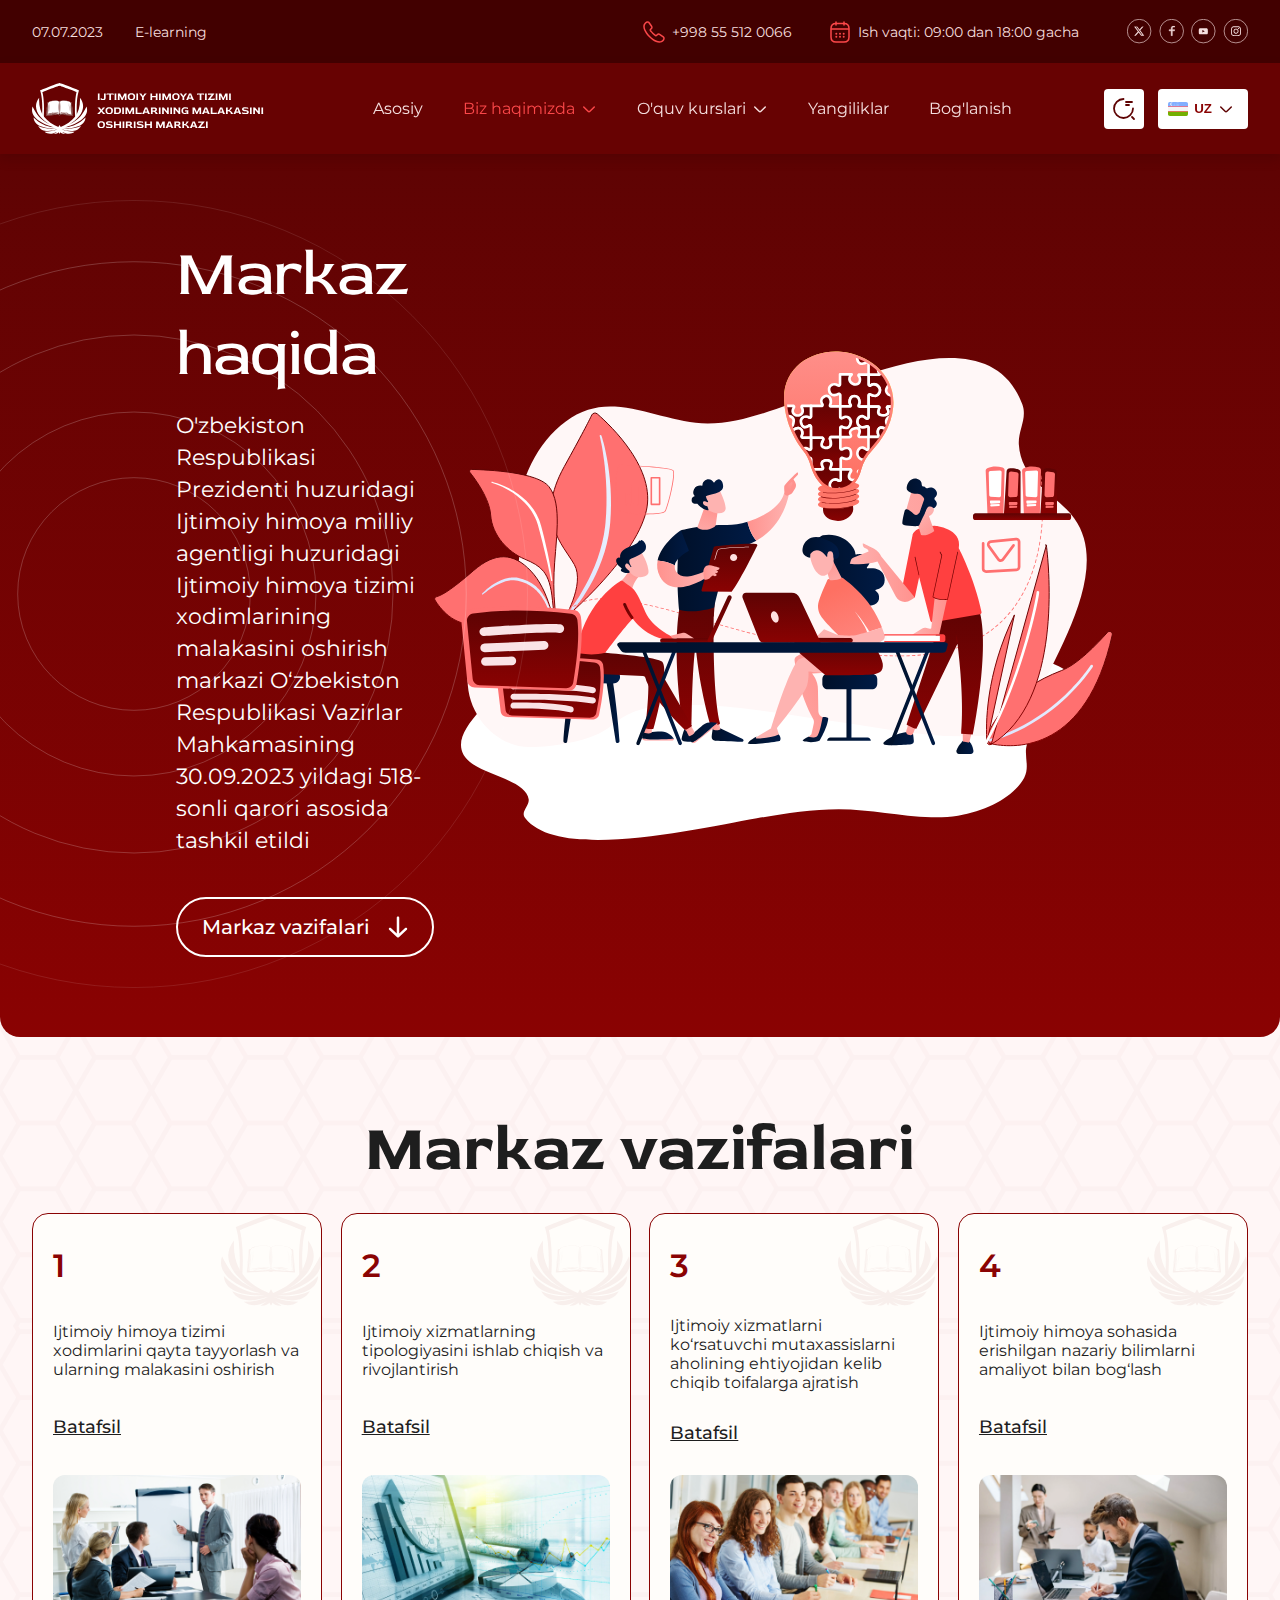
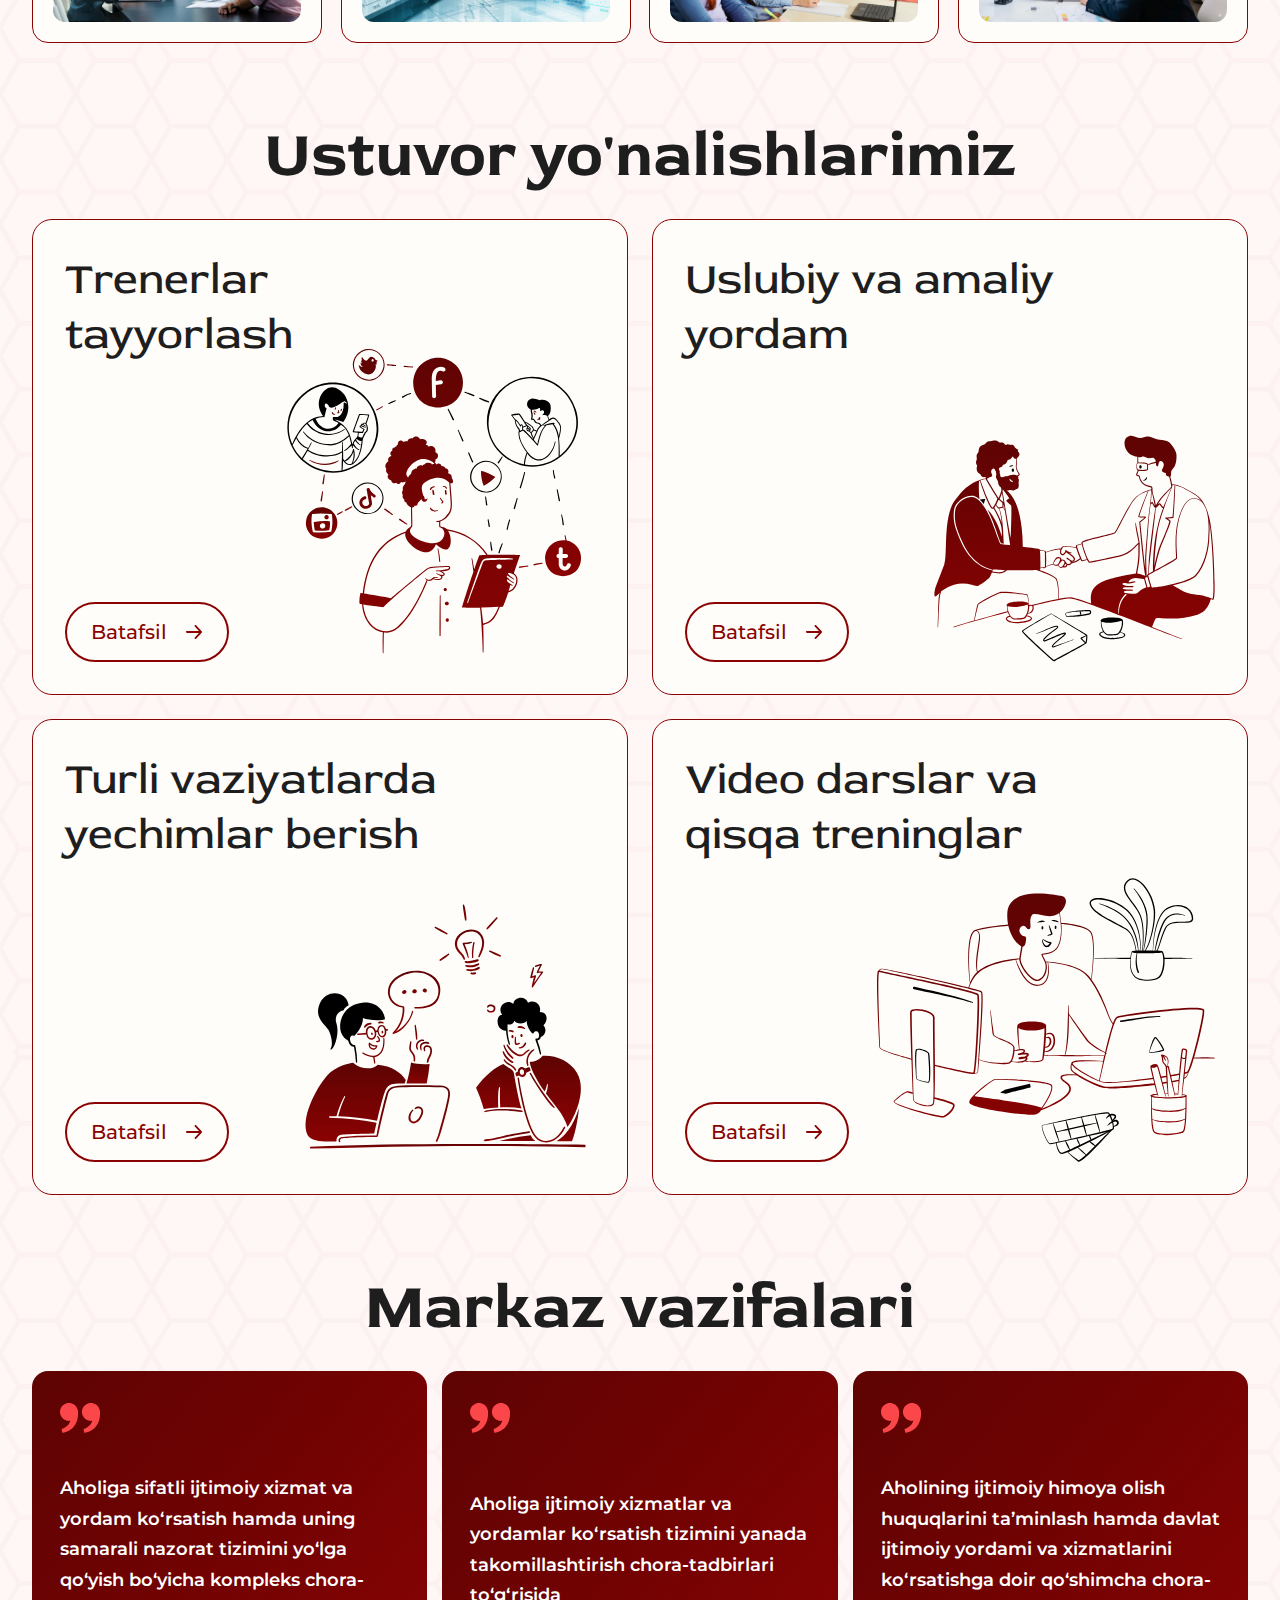
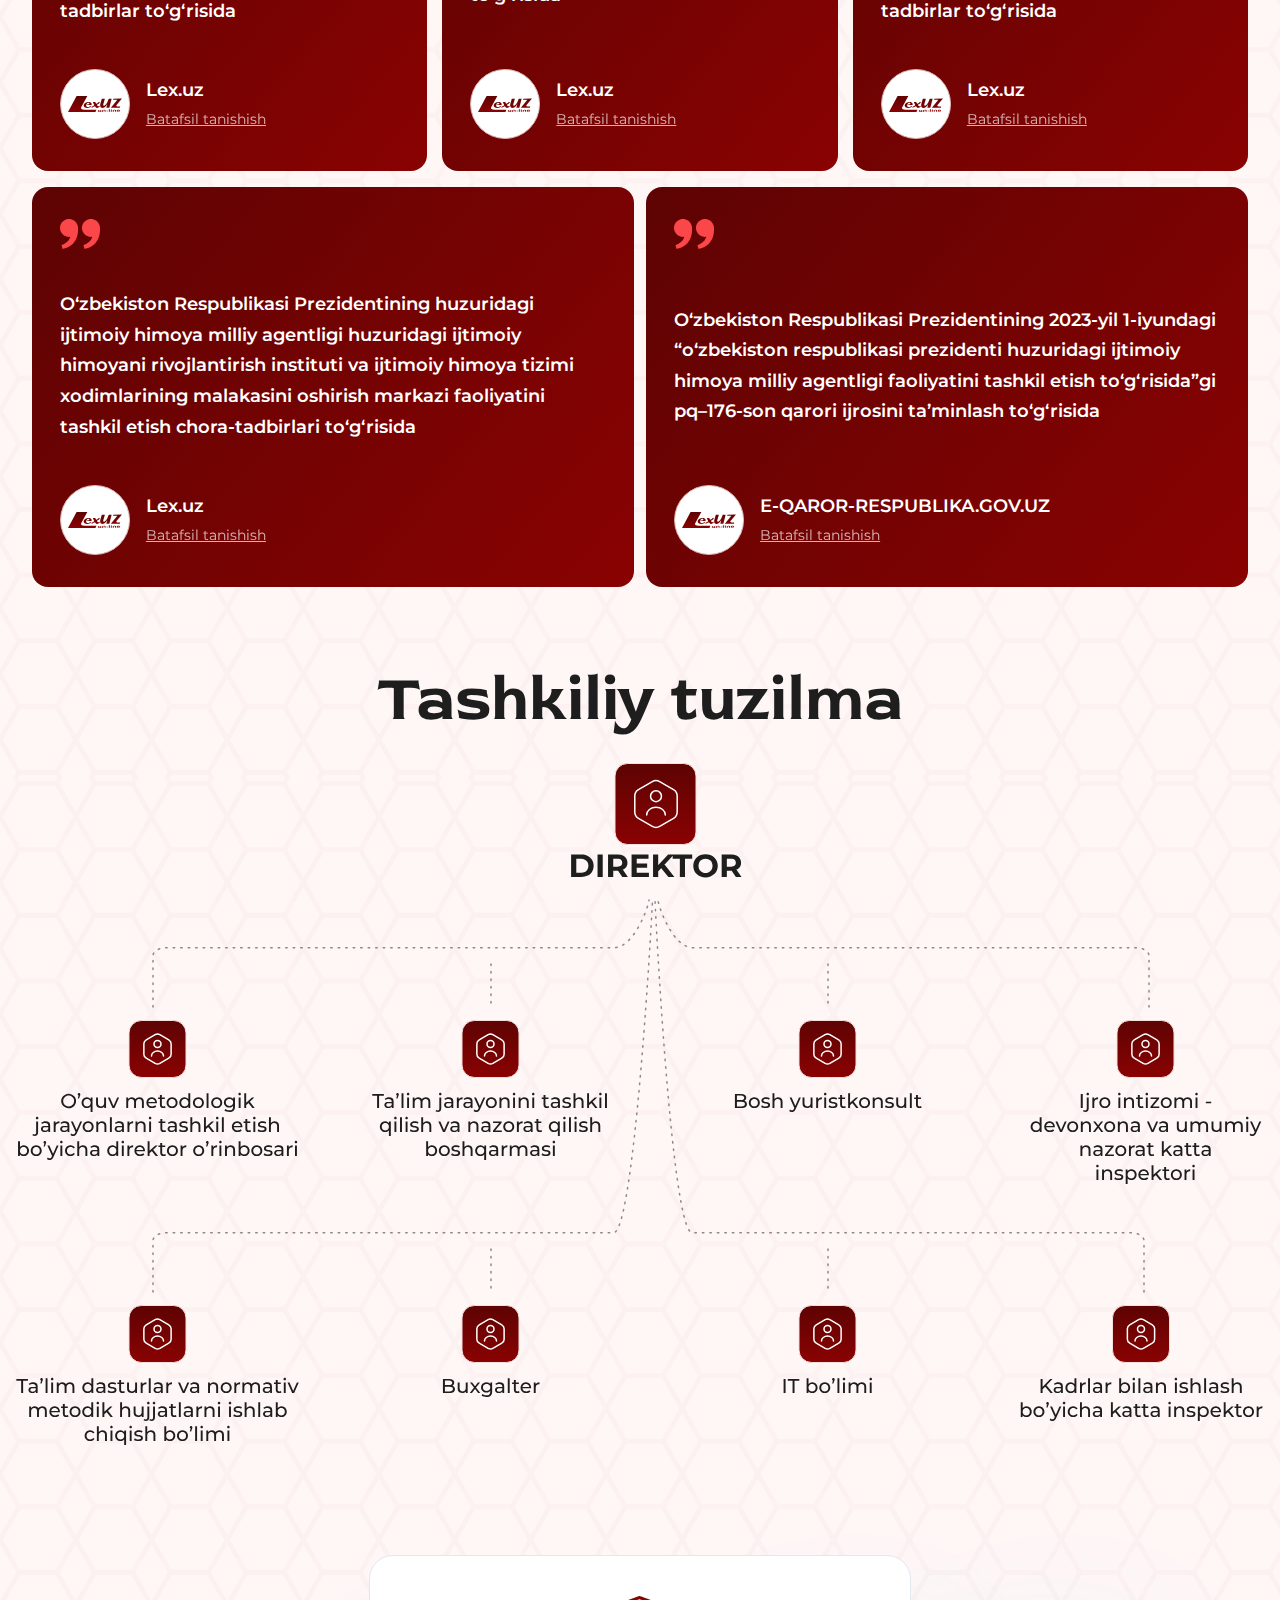
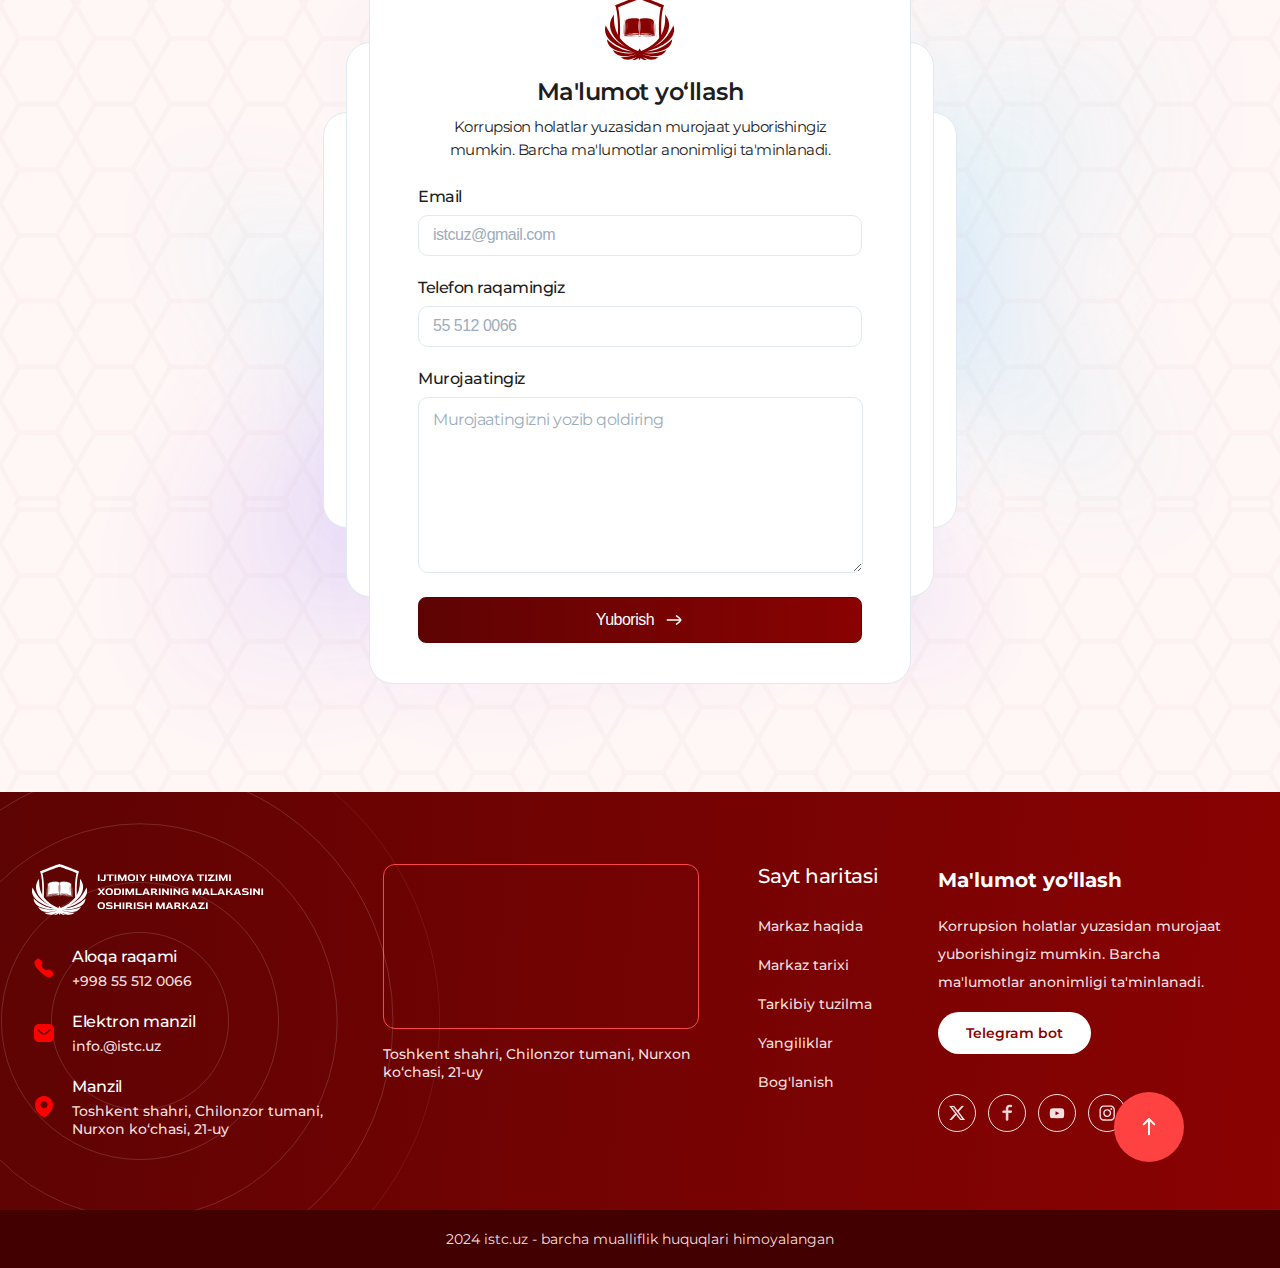
==== commit 252cfae0: "about page added aboutcomposition + infouse + footer" ====
--- a/about.html
+++ b/about.html
@@ -212,5 +212,109 @@
         </div>
       </div>
     </section>
+    <section class="aboutComposition">
+      <div class="container">
+        <div class="aboutComposition__all">
+          <h2 class="functions__title">Tashkiliy tuzilma</h2>
+          <div class="aboutComposition__img"><img src="/images/PAGE_about_images/tashkiliy tuzilma/bg.svg" alt="tashkiliy tuzilma"></div>
+        </div>
+      </div>
+    </section>
+    <section class="infouse">
+      <div class="container">
+        <div class="infouse__all">
+          <span class="infocard__bg"></span>
+          <div class="info__card">
+            <div class="info__forms">
+              <div class="info__forms__texts">
+                <div class="info__forms__logo"><img src="/images/info-use/logo.svg" alt="logo"></div>
+                <h4 class="info__forms__title">Ma'lumot yo‘llash</h4>
+                <p class="info__forms__text">Korrupsion holatlar yuzasidan murojaat yuborishingiz mumkin. Barcha ma'lumotlar anonimligi ta'minlanadi.</p>
+              </div>
+              <form class="info__forms__inputs" action="#">
+                <div class="form__email">
+                  <label for="EmailInfo">Email</label>
+                  <input class="form__email__input" type="email" id="EmailInfo" placeholder="istcuz@gmail.com" title="Emailingizni shunday ko'rsating: istc-uz@gmail.com">
+                </div>
+                <div class="form__email form__phone">
+                  <label for="TelInfo">Telefon raqamingiz</label>
+                  <input class="form__tel__input" type="tel" id="TelInfo" placeholder="55 512 0066" pattern="[0-9]{2} [0-9]{3} [0-9]{4}" title="Telefon raqamingizni shunday ko'rsating: XX XXX XXXX" required>
+
+                </div>
+                <div class="form__email form__text">
+                  <label for="TextInfo">Murojaatingiz</label>
+                  <textarea name="" id="TextInfo" cols="50" rows="10" maxlength="500" minlength="10" placeholder="Murojaatingizni yozib qoldiring" title="Iltimos murojaatingizni tushunarli holatda qoldiring, harflar soni 10dan ko'p ammo 500 tadan kam bo'lishi kerak" required></textarea>
+                </div>
+                <div class="form__btn">
+                  <button type="submit"><p>Yuborish</p></button>
+                </div>
+              </form>
+            </div>
+            <span class="infocard__one"></span>
+            <span class="infocard__two"></span>
+          </div>
+        </div>
+      </div>
+    </section>
+    <footer class="footer">
+      <div class="footer-top">
+        <div class="container">
+          <div class="footer__all">
+            <div class="footer__logo">
+              <a href="/"><img src="/images/footer/logo.svg" alt="logo"></a>
+              <ul class="footer__logo__list">
+                <li class="footer__logo__item">
+                  <div class="footer__logo__item__texts">
+                    <h6>Aloqa raqami</h6>
+                    <a href="tel:+998 55 512 0066">+998 55 512 0066</a>
+                  </div>
+                </li>
+                <li class="footer__logo__item footer__logo__item__email">
+                  <div class="footer__logo__item__texts">
+                    <h6>Elektron manzil</h6>
+                    <a href="info.@istc.uz">info.@istc.uz</a>
+                  </div>
+                </li>
+                <li class="footer__logo__item footer__logo__item__map">
+                  <div class="footer__logo__item__texts">
+                    <h6>Manzil</h6>
+                    <a href="https://yandex.uz/maps/-/CDRlM01X">Toshkent shahri, Chilonzor tumani, <br> Nurxon ko‘chasi, 21-uy</a>
+                  </div>
+                </li>
+              </ul>
+            </div>
+            <div class="footer__map">
+              <iframe src="https://www.google.com/maps/embed?pb=!1m17!1m12!1m3!1d2998.6139394303195!2d69.21785107597!3d41.273741003036925!2m3!1f0!2f0!3f0!3m2!1i1024!2i768!4f13.1!3m2!1m1!2zNDHCsDE2JzI1LjUiTiA2OcKwMTMnMTMuNSJF!5e0!3m2!1suz!2s!4v1712852930337!5m2!1suz!2s" width="316" height="165" allowfullscreen="" loading="lazy" referrerpolicy="no-referrer-when-downgrade"></iframe>
+              <p>Toshkent shahri, Chilonzor tumani, Nurxon ko‘chasi, 21-uy</p>
+            </div>
+            <div class="footer__nav">
+              <h6 class="footer__nav__title">Sayt haritasi</h6>
+              <ul class="footer__nav__list">
+                <li class="footer__nav__item"><a href="/about.html">Markaz haqida</a></li>
+                <li class="footer__nav__item"><a href="#">Markaz tarixi</a></li>
+                <li class="footer__nav__item"><a href="#">Tarkibiy tuzilma</a></li>
+                <li class="footer__nav__item"><a href="#">Yangiliklar</a></li>
+                <li class="footer__nav__item"><a href="#">Bog'lanish</a></li>
+              </ul>
+            </div>
+            <div class="footer__media">
+              <div class="footer__bot">
+                <h4>Ma'lumot yo‘llash</h4>
+                <p>Korrupsion holatlar yuzasidan murojaat yuborishingiz mumkin. Barcha ma'lumotlar anonimligi ta'minlanadi.</p>
+                <a class="footer__bot_link" target="_blank" href="https://t.me/istc_anticor_bot">Telegram bot</a>
+              </div>
+              <ul class="footer__media__list">
+                <li class="footer__media__item"><a href="#"><img src="/images/footer/x.svg" alt="twitter"></a></li>
+                <li class="footer__media__item"><a href="#"><img src="/images/footer/facebok.svg" alt="facebok"></a></li>
+                <li class="footer__media__item"><a href="#"><img src="/images/footer/youtube.svg" alt="youtube"></a></li>
+                <li class="footer__media__item"><a href="#"><img src="/images/footer/insta.svg" alt="instagram"></a></li>
+              </ul>
+            </div>
+          </div>
+        </div>
+        <a class="scroll-TOP" href="#headerTOP"><img src="/images/footer/Scroll up.svg" alt="ScroollUp"></a>
+      </div>
+      <div class="footer-bottom"><p>2024 istc.uz  - barcha mualliflik huquqlari himoyalangan</p></div>
+    </footer>
 </body>
 </html>--- a/styles/main.css
+++ b/styles/main.css
@@ -2110,4 +2110,26 @@
 
 .aboutActivity__item__w50 {
   width: 49.5%;
+}
+
+/* aboutComposition */
+.aboutComposition {
+  padding-bottom: 2px;
+}
+
+.aboutComposition__all {
+  display: -webkit-box;
+  display: -ms-flexbox;
+  display: flex;
+  -webkit-box-orient: vertical;
+  -webkit-box-direction: normal;
+      -ms-flex-direction: column;
+          flex-direction: column;
+  gap: 24px;
+  -webkit-box-align: center;
+      -ms-flex-align: center;
+          align-items: center;
+  -webkit-box-pack: center;
+      -ms-flex-pack: center;
+          justify-content: center;
 }/*# sourceMappingURL=main.css.map */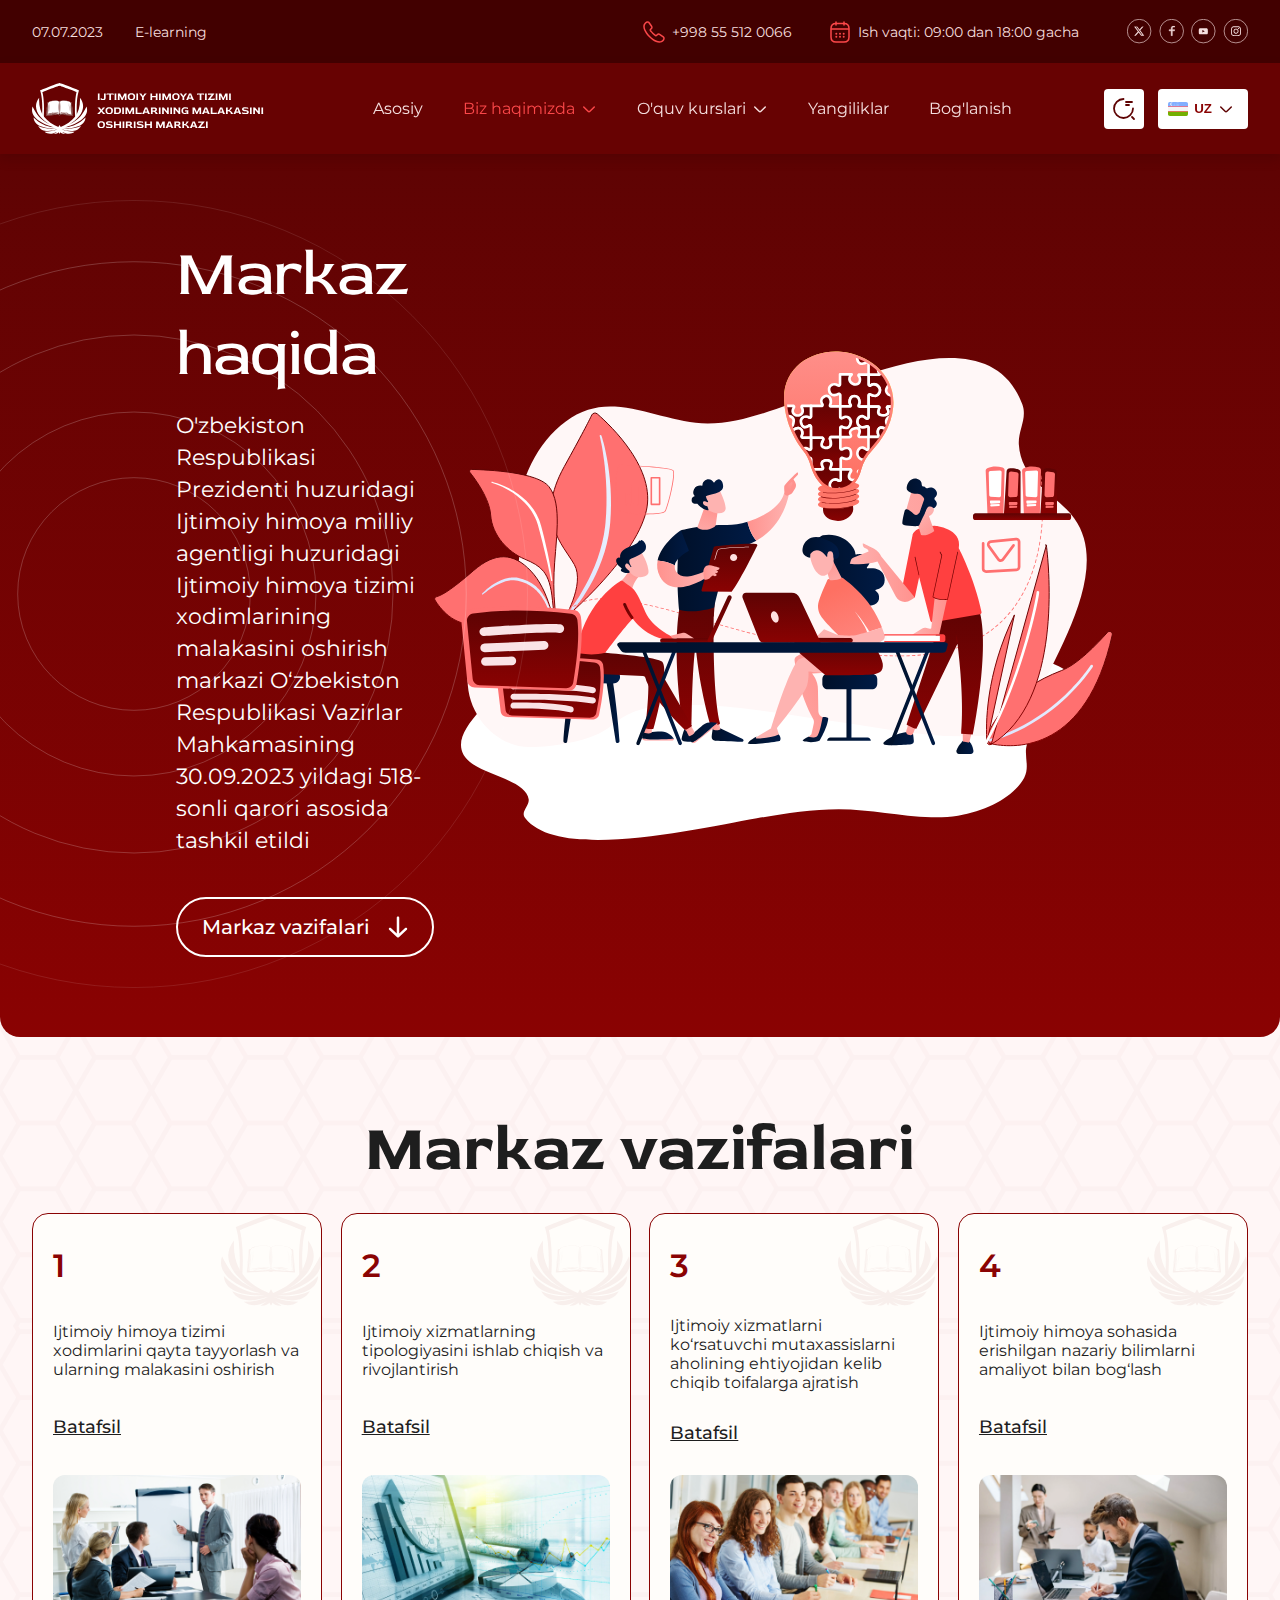
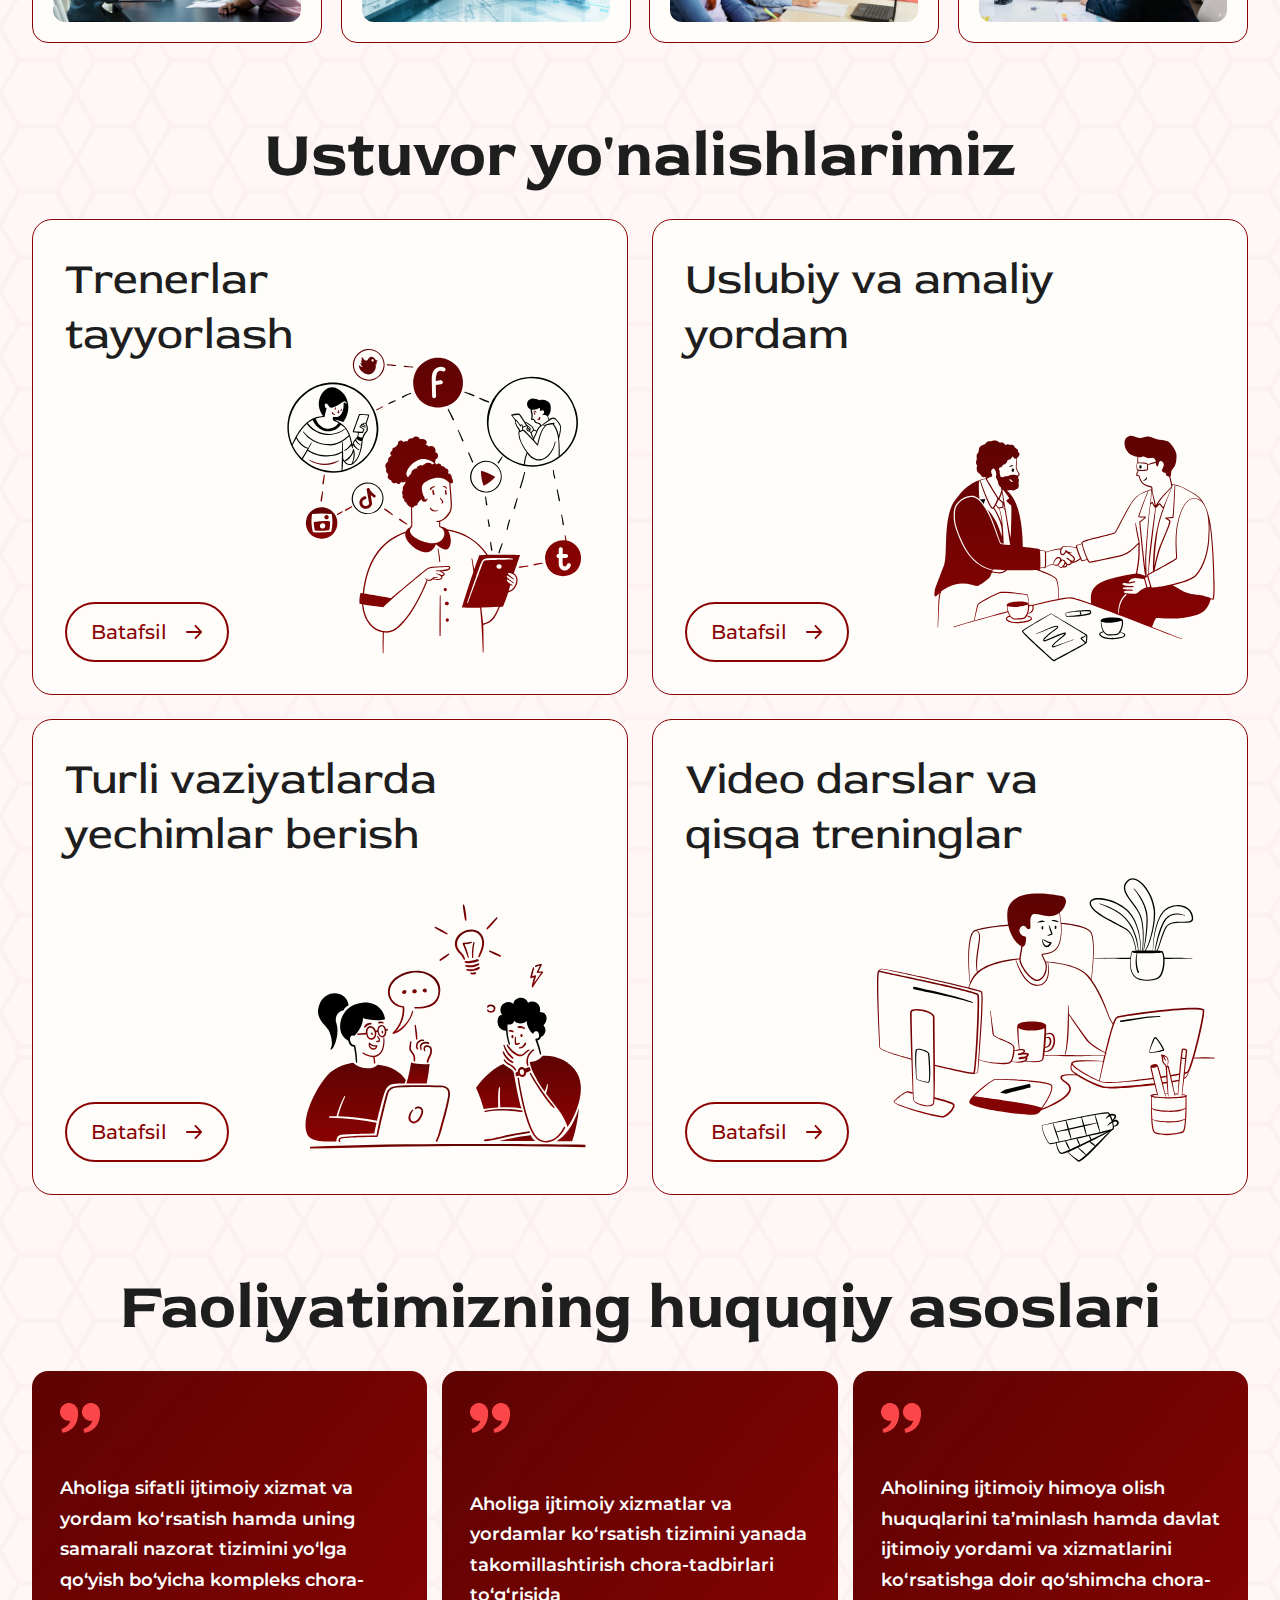
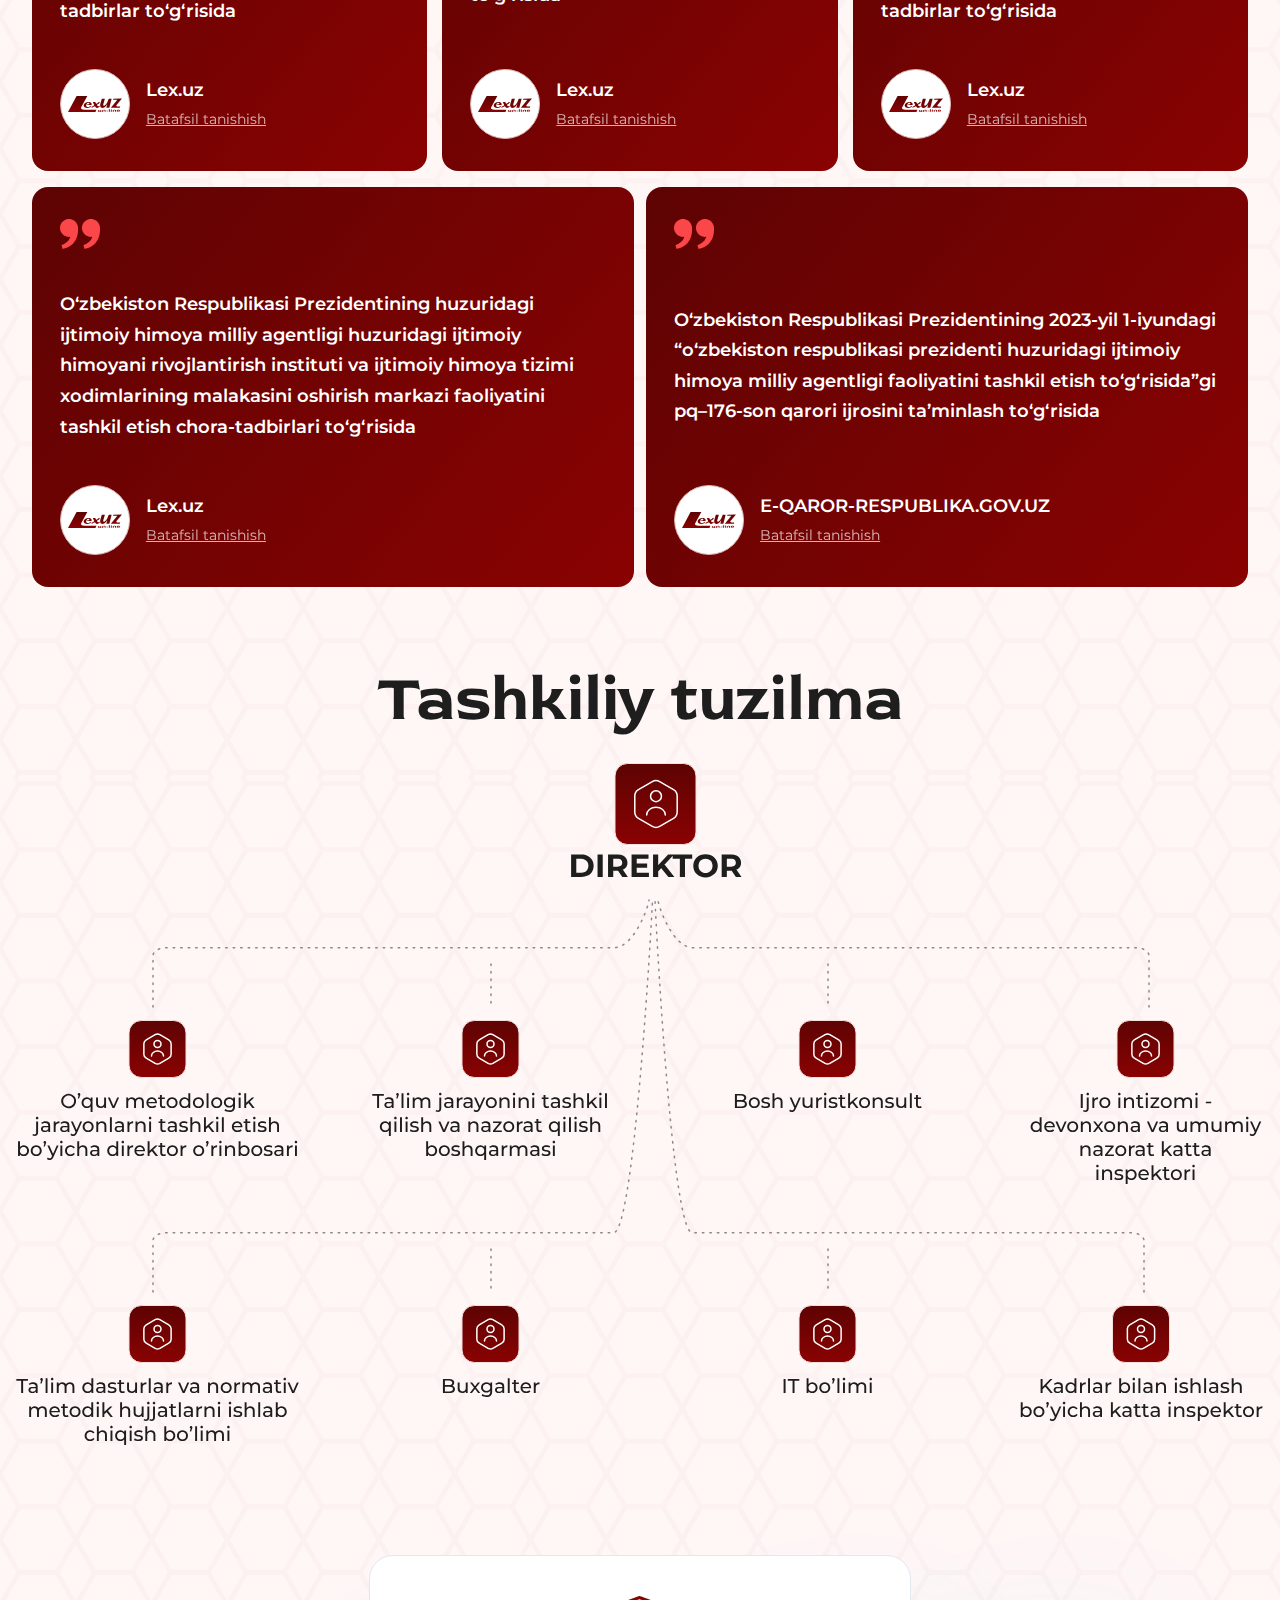
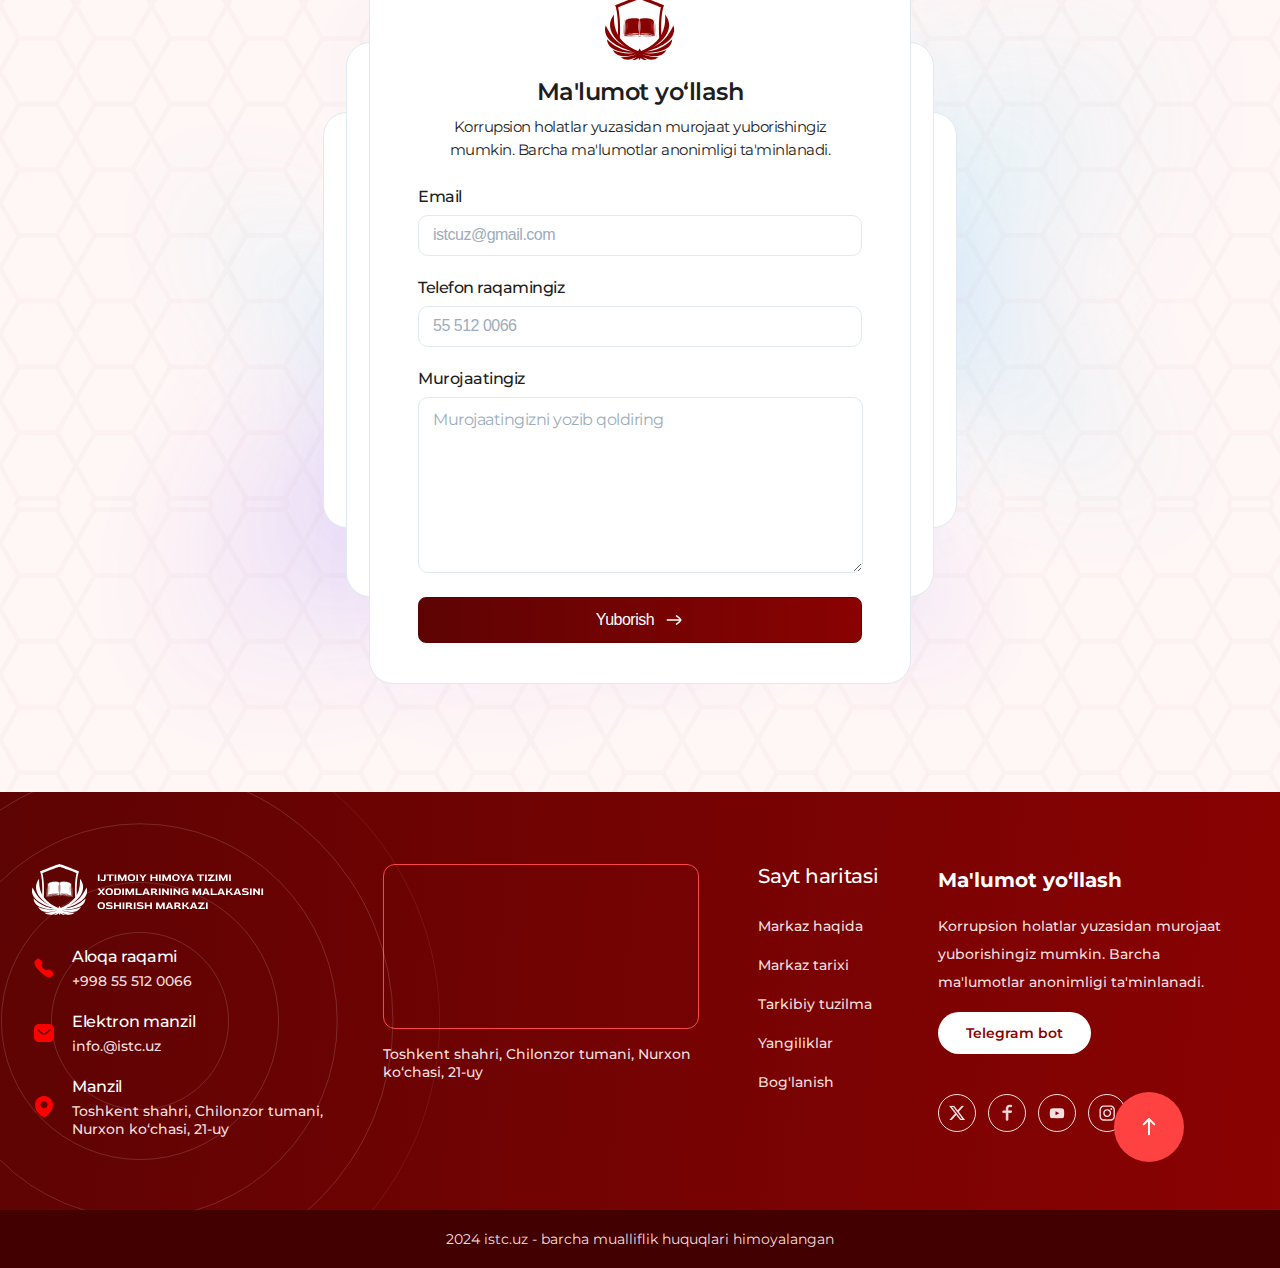
==== commit 072fe0cd: "about page fulll version" ====
--- a/about.html
+++ b/about.html
@@ -156,7 +156,7 @@
     <section class="aboutActivity">
       <div class="container">
         <div class="aboutActivity__all">
-          <h2 class="functions__title">Markaz vazifalari</h2>
+          <h2 class="functions__title">Faoliyatimizning huquqiy asoslari</h2>
           <ul class="aboutActivity__list">
             <li class="aboutActivity__item">
               <div class="aboutActivity__quote"><img src="/images/PAGE_about_images/huquqiy-asoslar/Vector.svg" alt="quote"></div>
@@ -216,7 +216,7 @@
       <div class="container">
         <div class="aboutComposition__all">
           <h2 class="functions__title">Tashkiliy tuzilma</h2>
-          <div class="aboutComposition__img"><img src="/images/PAGE_about_images/tashkiliy tuzilma/bg.svg" alt="tashkiliy tuzilma"></div>
+          <div class="aboutComposition__img"><img src="/images/PAGE_about_images/tashkiliy/all.svg" alt="tashkiliy tuzilma"></div>
         </div>
       </div>
     </section>
--- a/styles/main.css
+++ b/styles/main.css
@@ -202,6 +202,16 @@
   gap: 7px;
 }
 
+.header__top__media__item img {
+  -webkit-transition: all 0.1s ease-in-out;
+  transition: all 0.1s ease-in-out;
+}
+
+.header__top__media__item:hover img {
+  -webkit-transform: scale(1.08);
+          transform: scale(1.08);
+}
+
 .navbar {
   z-index: 999;
   width: 100%;
@@ -254,6 +264,9 @@
       -ms-flex-direction: row;
           flex-direction: row;
   gap: 40px;
+  -webkit-box-align: center;
+      -ms-flex-align: center;
+          align-items: center;
 }
 
 .navbar__item__list {
@@ -261,13 +274,49 @@
   -webkit-box-direction: normal;
       -ms-flex-direction: column;
           flex-direction: column;
+  position: absolute;
+  padding: 20px 22px;
+  border-radius: 12px;
+  border: 1px solid #F5DEDE;
+  background: rgba(94, 3, 3, 0.9);
+  row-gap: 14px;
+  -webkit-box-shadow: 0px 5px 10px 0px rgba(66, 0, 0, 0.35);
+          box-shadow: 0px 5px 10px 0px rgba(66, 0, 0, 0.35);
+  -webkit-backdrop-filter: blur(10px);
+          backdrop-filter: blur(10px);
+  top: 69px;
   display: none;
+}
+
+.navbar__item:hover .navbar__item__list {
+  display: -webkit-box;
+  display: -ms-flexbox;
+  display: flex;
 }
 
 .navbar__link {
   color: var(--main-light-text-color);
   font-size: 16px;
   font-weight: 400;
+  -webkit-transition: all 0.1s ease-in-out;
+  transition: all 0.1s ease-in-out;
+  padding: 16px 0;
+}
+
+.navbar__itemm .navbar__link {
+  padding: 6px 0;
+}
+
+.navbar__itemm .navbar__link:hover {
+  color: var(--main-light-red-color);
+}
+
+.navbar__link:hover {
+  color: var(--main-white-color);
+}
+
+.navbar__link__active:hover {
+  color: var(--main-light-red-color);
 }
 
 .navbar__link__active {
@@ -290,6 +339,8 @@
   width: 16px;
   height: 16px;
   background-image: url(/images/header/arrow-downn.svg);
+  -webkit-transition: all 0.3s ease-in-out;
+  transition: all 0.3s ease-in-out;
 }
 
 .navbar__link__arrow::after {
@@ -299,6 +350,13 @@
   width: 16px;
   height: 16px;
   background-image: url(/images/header/arrow-down-active.svg);
+  -webkit-transition: all 0.3s ease-in-out;
+  transition: all 0.3s ease-in-out;
+}
+
+.navbar__item:hover .navbar__down::after {
+  -webkit-transform: rotate(180deg);
+          transform: rotate(180deg);
 }
 
 .navbar__btns {
@@ -835,6 +893,13 @@
           box-shadow: -4px 4px 32px 0px rgba(0, 0, 0, 0.08);
 }
 
+.team__item .team__imgs img {
+  -webkit-transform: scale(1);
+          transform: scale(1);
+  -webkit-transition: all 0.2s ease-in-out;
+  transition: all 0.2s ease-in-out;
+}
+
 .team__item:hover .team__imgs img {
   -webkit-transform: scale(1.04);
           transform: scale(1.04);
@@ -889,9 +954,18 @@
   margin-bottom: 80px;
 }
 
+.teammedia__item img {
+  -webkit-transform: scale(0.95);
+          transform: scale(0.95);
+  -webkit-transition: all 0.2s ease-in-out;
+  transition: all 0.2s ease-in-out;
+  opacity: 0.65;
+}
+
 .teammedia__item:hover img {
-  -webkit-transform: scale(1.2);
-          transform: scale(1.2);
+  -webkit-transform: scale(1.15);
+          transform: scale(1.15);
+  opacity: 1;
 }
 
 .team__imgs {
@@ -1017,8 +1091,8 @@
   opacity: 0.8;
   background: linear-gradient(109deg, #5E0303 0%, #8A0202 100%);
   top: -300px;
-  -webkit-transition: all 0.4s ease-in-out;
-  transition: all 0.4s ease-in-out;
+  -webkit-transition: all 0.5s ease-in-out;
+  transition: all 0.5s ease-in-out;
 }
 
 .news__item:hover .news__img span {
@@ -1028,8 +1102,8 @@
 .news__img__logo {
   position: absolute;
   top: -300px;
-  -webkit-transition: all 0.4s ease-in-out;
-  transition: all 0.4s ease-in-out;
+  -webkit-transition: all 0.5s ease-in-out;
+  transition: all 0.5s ease-in-out;
 }
 
 .news__item:hover .news__img__logo {
@@ -1590,13 +1664,8 @@
   position: absolute;
   right: 96px;
   bottom: 48px;
-  -webkit-transition: all 0.2s ease-in-out;
-  transition: all 0.2s ease-in-out;
-}
-
-.scroll-TOP:hover {
-  -webkit-transform: scale(1.1);
-          transform: scale(1.1);
+  -webkit-animation: Scrolltop 1.4s infinite ease-in-out both;
+          animation: Scrolltop 1.4s infinite ease-in-out both;
 }
 
 .footer__all {
@@ -1818,6 +1887,34 @@
 @media (min-width: 1500px) {
   .scroll-TOP {
     right: 8%;
+  }
+}
+@-webkit-keyframes Scrolltop {
+  0% {
+    -webkit-transform: scale(0.9);
+            transform: scale(0.9);
+  }
+  50% {
+    -webkit-transform: scale(1.1);
+            transform: scale(1.1);
+  }
+  100% {
+    -webkit-transform: scale(0.9);
+            transform: scale(0.9);
+  }
+}
+@keyframes Scrolltop {
+  0% {
+    -webkit-transform: scale(0.9);
+            transform: scale(0.9);
+  }
+  50% {
+    -webkit-transform: scale(1.1);
+            transform: scale(1.1);
+  }
+  100% {
+    -webkit-transform: scale(0.9);
+            transform: scale(0.9);
   }
 }
 .aboutHero {
@@ -1918,6 +2015,8 @@
   border-radius: 16px;
   border: 1px solid #8A0303;
   background: #FFFDFA;
+  -webkit-transition: all 0.25s ease-in-out;
+  transition: all 0.25s ease-in-out;
 }
 
 .aboutServices__item::after {
